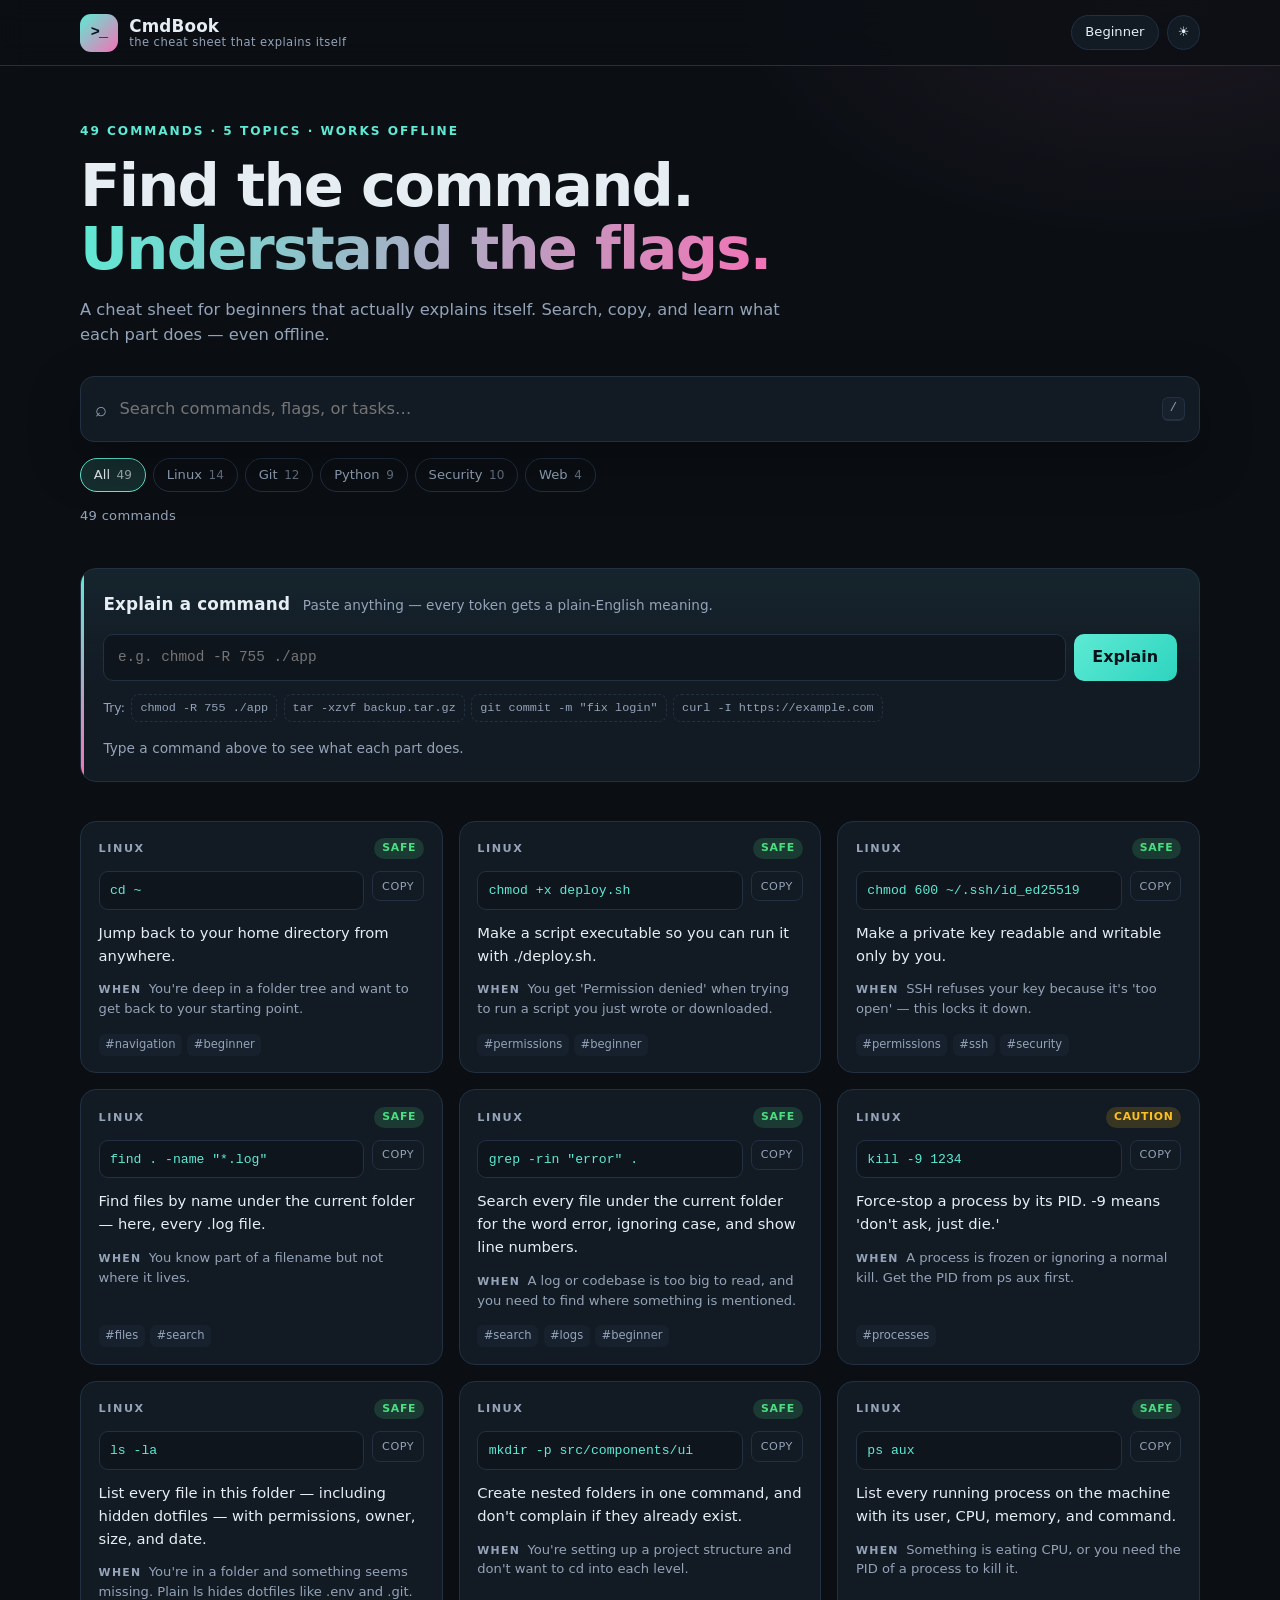
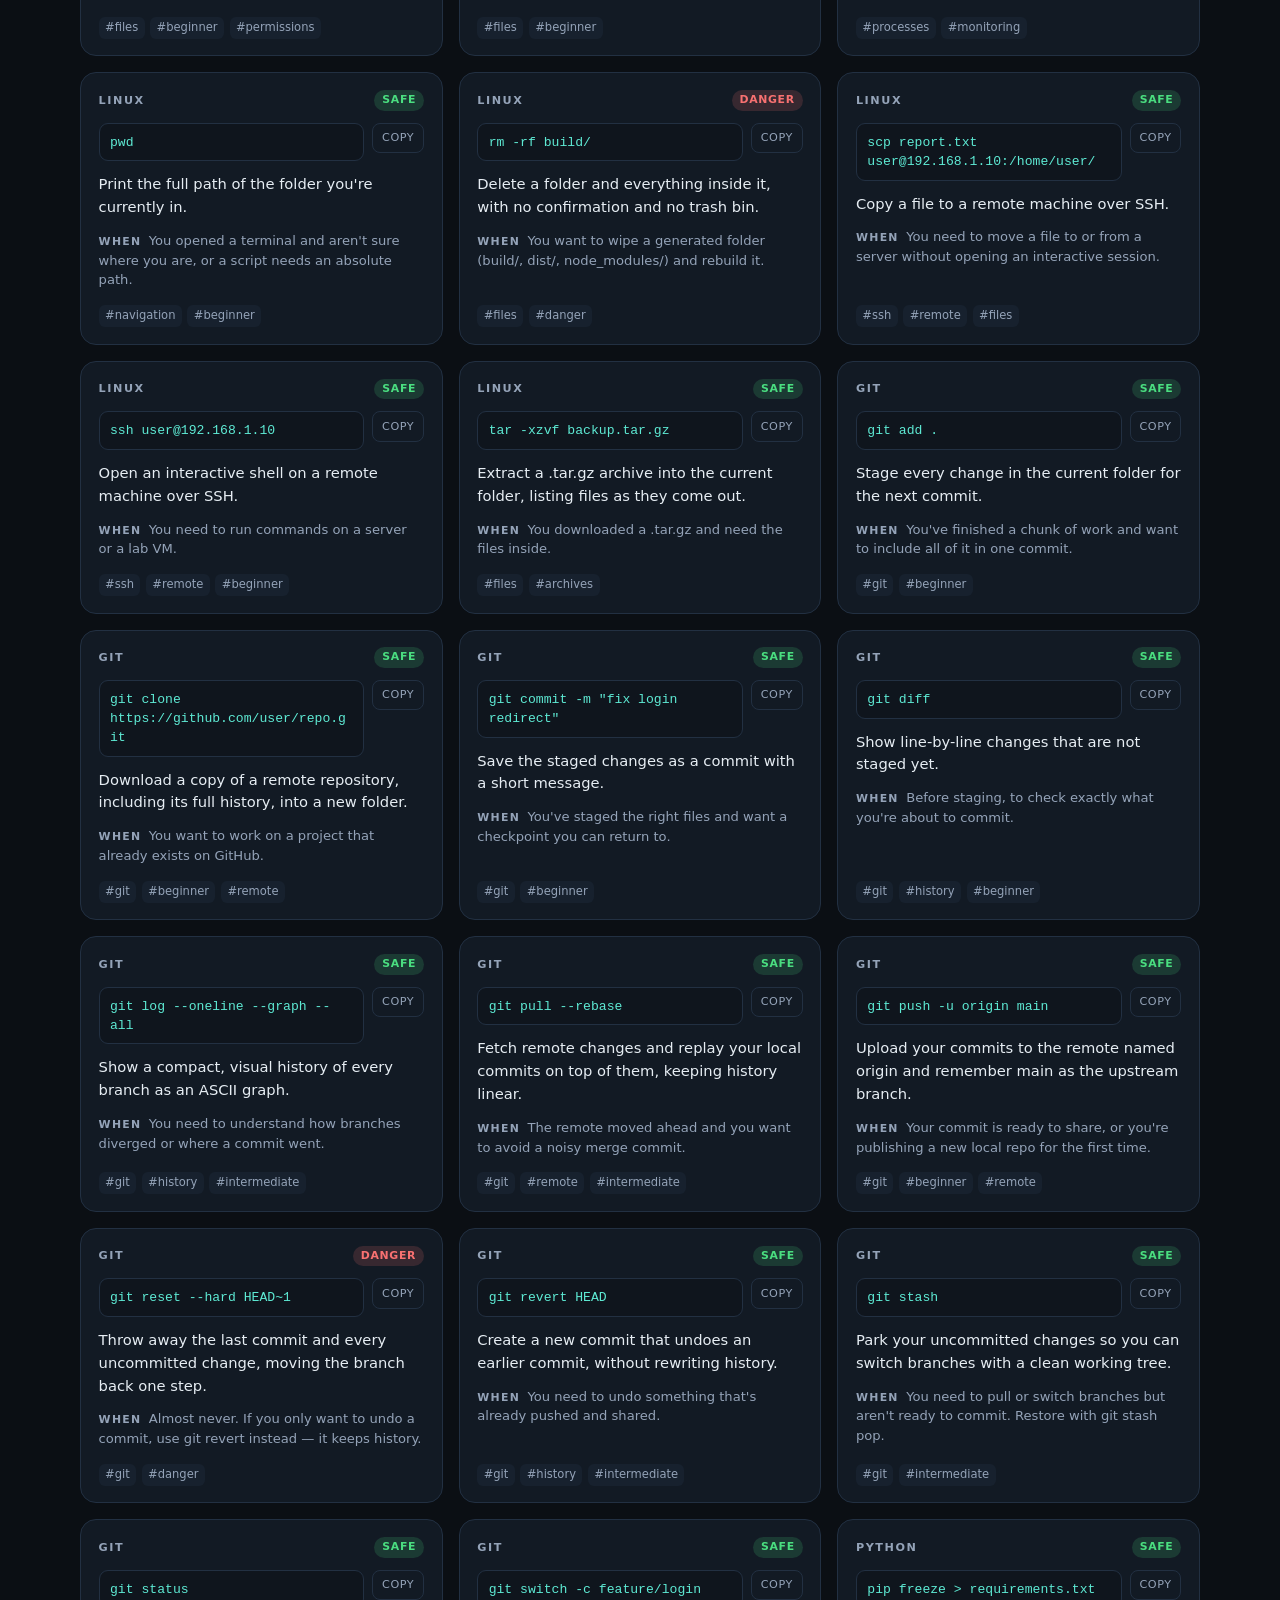
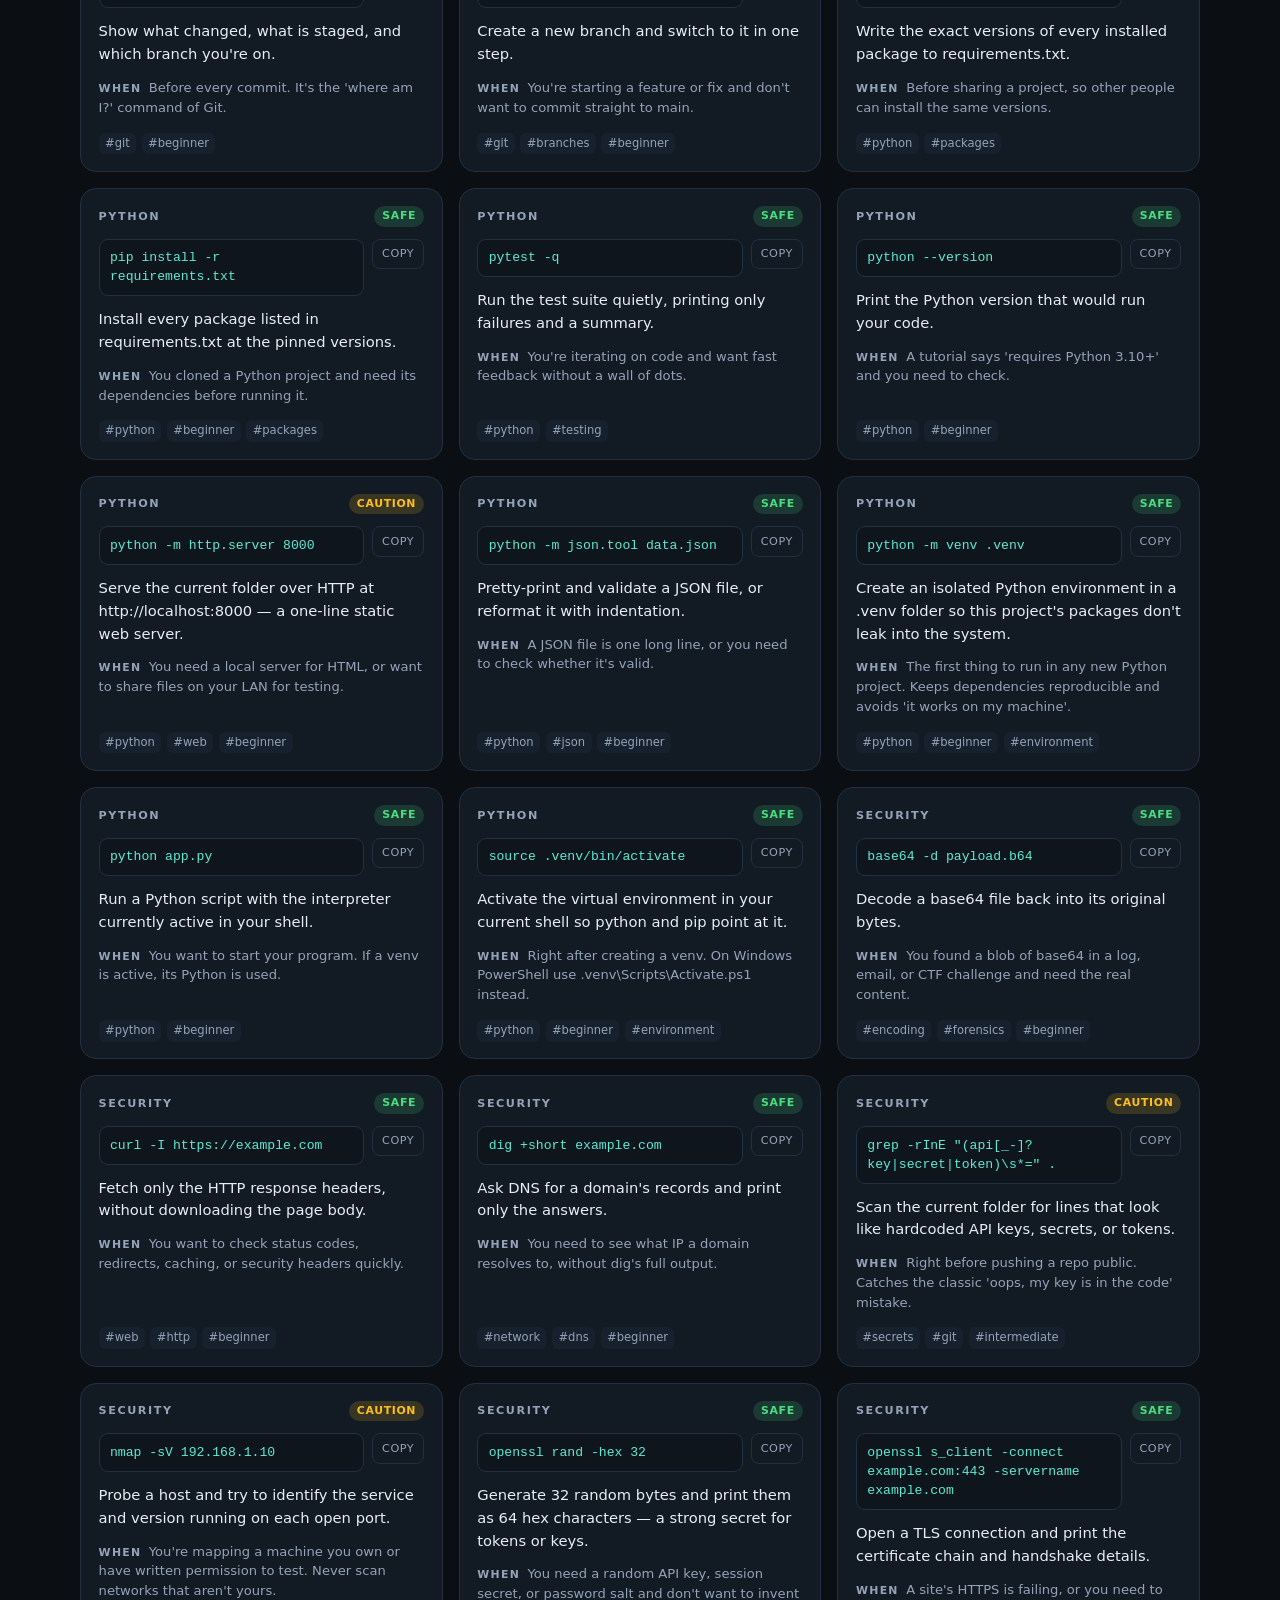
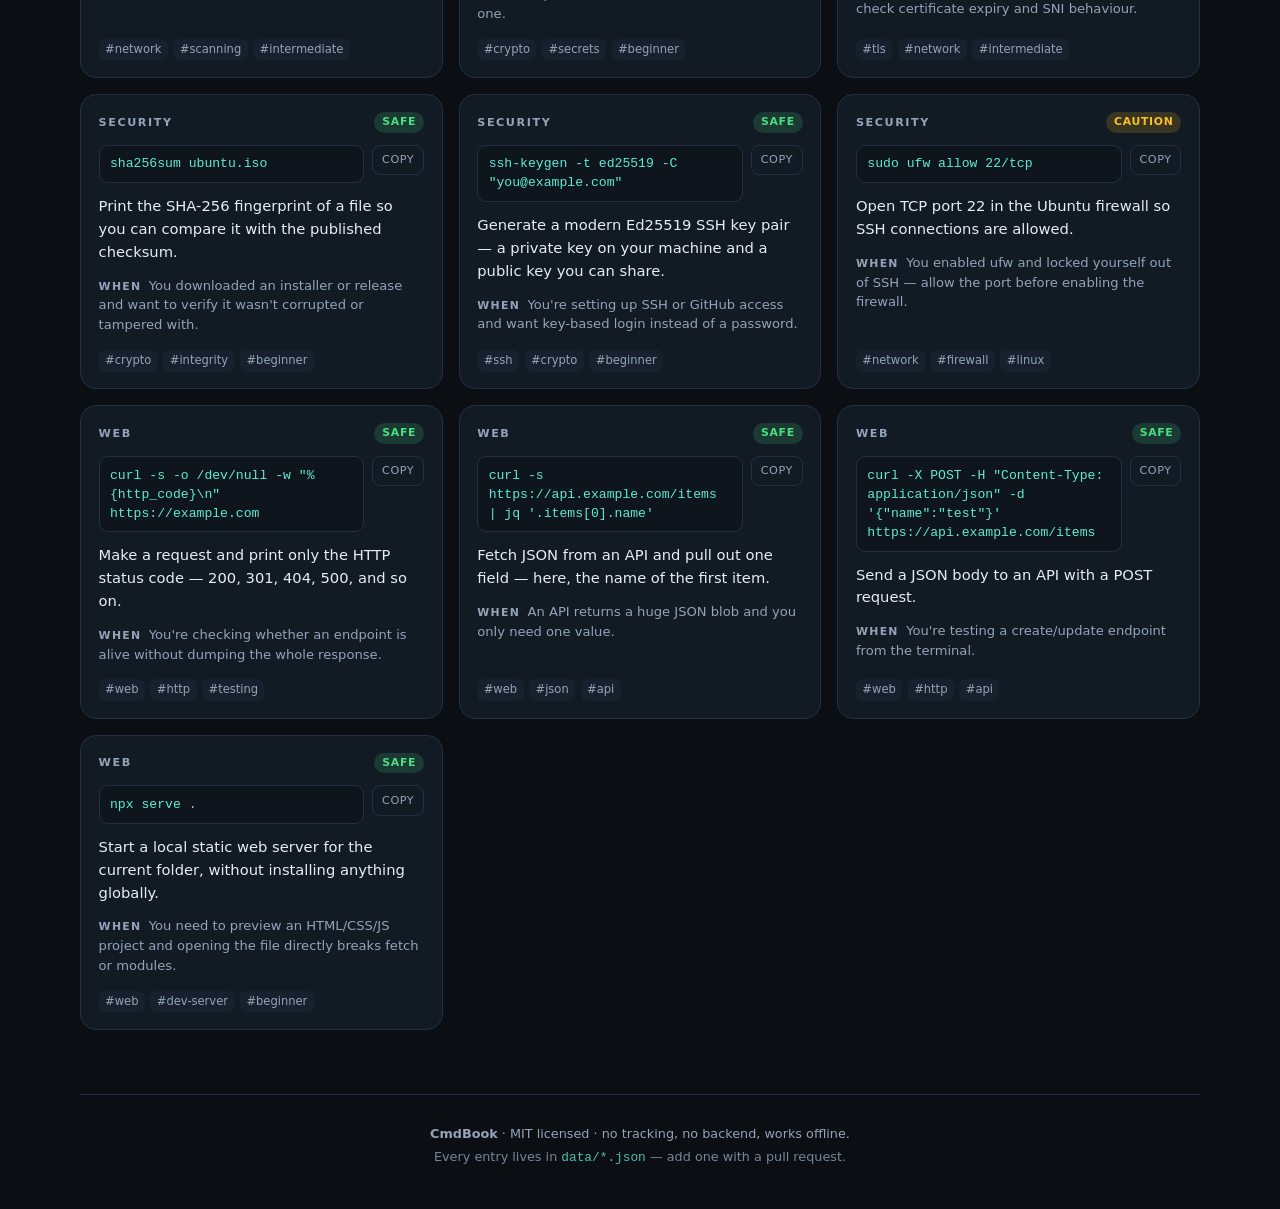
==== index.html @ 8207c34d "Build CmdBook: searchable cheat sheet with command explainer" ====
<!DOCTYPE html>
<html lang="en" data-theme="dark" data-mode="beginner">
<head>
<meta charset="utf-8">
<meta name="viewport" content="width=device-width, initial-scale=1">
<title>CmdBook — the cheat sheet that explains itself</title>
<meta name="description" content="A searchable, offline-first command cheat sheet that explains every flag in plain English. Built for beginners.">
<meta name="theme-color" content="#0b0f14">
<meta property="og:title" content="CmdBook — the cheat sheet that explains itself">
<meta property="og:description" content="Search commands, understand every flag, copy what you need. Free, offline, and built for beginners.">
<meta property="og:type" content="website">
<link rel="icon" href="icon.svg" type="image/svg+xml">
<link rel="manifest" href="manifest.webmanifest">
<link rel="stylesheet" href="styles.css">
</head>
<body>

<header class="site-header">
  <a class="brand" href="./" aria-label="CmdBook home">
    <span class="brand-mark" aria-hidden="true">&gt;_</span>
    <span class="brand-text">
      <strong>CmdBook</strong>
      <small>the cheat sheet that explains itself</small>
    </span>
  </a>
  <div class="header-actions">
    <button id="mode-toggle" class="pill" type="button" aria-pressed="false">Beginner</button>
    <button id="theme-toggle" class="icon-btn" type="button" aria-label="Switch to light theme">☀️</button>
  </div>
</header>

<div class="wrap">

  <section class="hero">
    <p class="eyebrow" id="hero-meta">Commands · topics · works offline</p>
    <h1>Find the command.<br><em>Understand the flags.</em></h1>
    <p class="lede">A cheat sheet for beginners that actually explains itself. Search, copy, and learn what each part does — even offline.</p>

    <div class="search-wrap">
      <span class="search-icon" aria-hidden="true">⌕</span>
      <input id="search" type="search" placeholder="Search commands, flags, or tasks…" autocomplete="off" spellcheck="false" aria-label="Search commands">
      <kbd>/</kbd>
    </div>

    <div id="topics" class="chips" role="group" aria-label="Filter by topic"></div>
    <p id="result-count" class="result-count" aria-live="polite"></p>
  </section>

  <section class="explain-card" aria-labelledby="explain-title">
    <div class="explain-head">
      <h2 id="explain-title">Explain a command</h2>
      <p>Paste anything — every token gets a plain-English meaning.</p>
    </div>
    <form id="explain-form" class="explain-form">
      <input id="explain-input" type="text" placeholder="e.g. chmod -R 755 ./app" autocomplete="off" spellcheck="false" aria-label="Command to explain">
      <button type="submit">Explain</button>
    </form>
    <div class="examples">
      <span>Try:</span>
      <button type="button" data-explain="chmod -R 755 ./app">chmod -R 755 ./app</button>
      <button type="button" data-explain="tar -xzvf backup.tar.gz">tar -xzvf backup.tar.gz</button>
      <button type="button" data-explain='git commit -m "fix login"'>git commit -m "fix login"</button>
      <button type="button" data-explain="curl -I https://example.com">curl -I https://example.com</button>
    </div>
    <div id="explain-output" class="explain-output" aria-live="polite">
      <p class="explain-hint">Type a command above to see what each part does.</p>
    </div>
  </section>

  <main>
    <section id="results" class="grid" aria-label="Command results"></section>
    <div id="empty" class="empty" hidden>
      <p class="empty-icon" aria-hidden="true">🔍</p>
      <h2>No commands match that.</h2>
      <p>Try a broader word, clear the search, or <button class="link" type="button" data-explain="ls -la">explain a command</button> instead.</p>
    </div>
  </main>

</div>

<footer class="site-footer">
  <p><strong>CmdBook</strong> · MIT licensed · no tracking, no backend, works offline.</p>
  <p class="muted">Every entry lives in <code>data/*.json</code> — add one with a pull request.</p>
</footer>

<noscript>
  <p style="text-align:center;padding:2rem">CmdBook needs JavaScript to search and explain commands.</p>
</noscript>

<script src="data/bundle.js"></script>
<script src="app.js"></script>
</body>
</html>
---- styles.css ----
/* CmdBook — no frameworks, no build step. */

:root {
  --bg: #0b0f14;
  --bg-soft: #0f151d;
  --panel: #121a24;
  --panel-2: #17212e;
  --text: #e6edf3;
  --muted: #94a3b8;
  --border: #223042;
  --accent: #5eead4;
  --accent-strong: #2dd4bf;
  --accent-2: #f472b6;
  --safe: #4ade80;
  --caution: #fbbf24;
  --danger: #f87171;
  --shadow: 0 18px 50px rgba(0, 0, 0, 0.35);
  --radius: 16px;
  --mono: "Cascadia Code", "JetBrains Mono", "Fira Code", Consolas, "Courier New", monospace;
  --sans: "Segoe UI", system-ui, -apple-system, "Trebuchet MS", sans-serif;
}

[data-theme="light"] {
  --bg: #f6f8fb;
  --bg-soft: #eef2f7;
  --panel: #ffffff;
  --panel-2: #f2f6fa;
  --text: #0f172a;
  --muted: #5b6b7c;
  --border: #dbe3ec;
  --accent: #0f766e;
  --accent-strong: #0d9488;
  --accent-2: #db2777;
  --safe: #15803d;
  --caution: #b45309;
  --danger: #b91c1c;
  --shadow: 0 16px 40px rgba(15, 23, 42, 0.08);
}

* { box-sizing: border-box; }

html { scroll-behavior: smooth; }

body {
  margin: 0;
  min-height: 100vh;
  background:
    radial-gradient(900px 500px at 12% -10%, rgba(94, 234, 212, 0.10), transparent 60%),
    radial-gradient(700px 400px at 90% 0%, rgba(244, 114, 182, 0.08), transparent 60%),
    var(--bg);
  color: var(--text);
  font-family: var(--sans);
  font-size: 16px;
  line-height: 1.55;
  -webkit-font-smoothing: antialiased;
}

button, input { font: inherit; color: inherit; }
button { cursor: pointer; }
code { font-family: var(--mono); }

.wrap {
  width: min(1120px, calc(100% - 2rem));
  margin: 0 auto;
  padding-bottom: 4rem;
}

/* ---------- header ---------- */

.site-header {
  position: sticky;
  top: 0;
  z-index: 20;
  display: flex;
  align-items: center;
  justify-content: space-between;
  gap: 1rem;
  padding: 0.85rem max(1rem, calc((100vw - 1120px) / 2));
  background: color-mix(in srgb, var(--bg) 82%, transparent);
  backdrop-filter: blur(14px);
  border-bottom: 1px solid var(--border);
}

.brand {
  display: flex;
  align-items: center;
  gap: 0.7rem;
  color: var(--text);
  text-decoration: none;
}

.brand-mark {
  display: grid;
  place-items: center;
  width: 38px;
  height: 38px;
  border-radius: 11px;
  background: linear-gradient(135deg, var(--accent), var(--accent-2));
  color: #06121a;
  font-family: var(--mono);
  font-weight: 700;
  font-size: 0.95rem;
  letter-spacing: -0.05em;
}

.brand-text { display: flex; flex-direction: column; line-height: 1.1; }
.brand-text strong { font-size: 1.05rem; letter-spacing: 0.01em; }
.brand-text small { color: var(--muted); font-size: 0.72rem; letter-spacing: 0.04em; }

.header-actions { display: flex; align-items: center; gap: 0.5rem; }

.pill, .icon-btn {
  border: 1px solid var(--border);
  background: var(--panel);
  border-radius: 999px;
  padding: 0.42rem 0.85rem;
  font-size: 0.82rem;
  transition: border-color 0.18s ease, background 0.18s ease, transform 0.18s ease;
}

.pill:hover, .icon-btn:hover { border-color: var(--accent); transform: translateY(-1px); }
.icon-btn { padding: 0.42rem 0.6rem; }

/* ---------- hero ---------- */

.hero { padding: 3.5rem 0 1rem; }

.eyebrow {
  margin: 0 0 0.9rem;
  color: var(--accent);
  font-size: 0.76rem;
  font-weight: 600;
  letter-spacing: 0.16em;
  text-transform: uppercase;
}

.hero h1 {
  margin: 0;
  font-size: clamp(2.1rem, 5.2vw, 3.7rem);
  line-height: 1.06;
  letter-spacing: -0.03em;
}

.hero h1 em {
  font-style: normal;
  background: linear-gradient(100deg, var(--accent), var(--accent-2));
  -webkit-background-clip: text;
  background-clip: text;
  color: transparent;
}

.lede {
  max-width: 46rem;
  margin: 1rem 0 1.8rem;
  color: var(--muted);
  font-size: 1.02rem;
}

.search-wrap {
  position: relative;
  display: flex;
  align-items: center;
  gap: 0.75rem;
  padding: 0.35rem 0.9rem;
  border: 1px solid var(--border);
  border-radius: 14px;
  background: var(--panel);
  box-shadow: var(--shadow);
  transition: border-color 0.18s ease, box-shadow 0.18s ease;
}

.search-wrap:focus-within {
  border-color: var(--accent);
  box-shadow: 0 0 0 4px color-mix(in srgb, var(--accent) 16%, transparent), var(--shadow);
}

.search-icon { color: var(--muted); font-size: 1.25rem; }

#search {
  flex: 1;
  min-width: 0;
  padding: 0.85rem 0;
  border: 0;
  outline: none;
  background: transparent;
  font-size: 1.02rem;
}

#search::-webkit-search-cancel-button { filter: grayscale(1); }

kbd {
  border: 1px solid var(--border);
  border-bottom-width: 2px;
  border-radius: 6px;
  padding: 0.1rem 0.42rem;
  background: var(--panel-2);
  color: var(--muted);
  font-family: var(--mono);
  font-size: 0.75rem;
}

.chips {
  display: flex;
  flex-wrap: wrap;
  gap: 0.45rem;
  margin-top: 1rem;
}

.chip {
  border: 1px solid var(--border);
  border-radius: 999px;
  padding: 0.36rem 0.8rem;
  background: transparent;
  color: var(--muted);
  font-size: 0.82rem;
  transition: all 0.16s ease;
}

.chip span { opacity: 0.6; font-size: 0.75rem; margin-left: 0.15rem; }
.chip:hover { border-color: var(--accent); color: var(--text); }
.chip.active { border-color: var(--accent); background: color-mix(in srgb, var(--accent) 14%, transparent); color: var(--text); }

.result-count {
  margin: 0.9rem 0 0;
  color: var(--muted);
  font-size: 0.82rem;
  letter-spacing: 0.02em;
}

/* ---------- explain card ---------- */

.explain-card {
  position: relative;
  margin: 1.6rem 0 2.4rem;
  padding: 1.4rem;
  border: 1px solid var(--border);
  border-radius: var(--radius);
  background:
    linear-gradient(180deg, color-mix(in srgb, var(--accent) 5%, transparent), transparent 55%),
    var(--panel);
  overflow: hidden;
}

.explain-card::before {
  content: "";
  position: absolute;
  inset: 0 auto 0 0;
  width: 3px;
  background: linear-gradient(var(--accent), var(--accent-2));
}

.explain-head { display: flex; align-items: baseline; gap: 0.8rem; flex-wrap: wrap; }
.explain-head h2 { margin: 0; font-size: 1.05rem; letter-spacing: 0.01em; }
.explain-head p { margin: 0; color: var(--muted); font-size: 0.85rem; }

.explain-form {
  display: flex;
  gap: 0.5rem;
  margin-top: 1rem;
}

#explain-input {
  flex: 1;
  min-width: 0;
  padding: 0.72rem 0.85rem;
  border: 1px solid var(--border);
  border-radius: 10px;
  background: var(--bg-soft);
  font-family: var(--mono);
  font-size: 0.9rem;
  outline: none;
  transition: border-color 0.18s ease;
}

#explain-input:focus { border-color: var(--accent); }

.explain-form button {
  padding: 0.72rem 1.15rem;
  border: 0;
  border-radius: 10px;
  background: linear-gradient(135deg, var(--accent), var(--accent-strong));
  color: #06121a;
  font-weight: 700;
  transition: filter 0.18s ease, transform 0.18s ease;
}

.explain-form button:hover { filter: brightness(1.08); transform: translateY(-1px); }

.examples {
  display: flex;
  align-items: center;
  flex-wrap: wrap;
  gap: 0.4rem;
  margin-top: 0.8rem;
  color: var(--muted);
  font-size: 0.78rem;
}

.examples button {
  border: 1px dashed var(--border);
  border-radius: 8px;
  padding: 0.22rem 0.5rem;
  background: transparent;
  color: var(--muted);
  font-family: var(--mono);
  font-size: 0.74rem;
}

.examples button:hover { border-color: var(--accent); color: var(--text); }

.explain-output { margin-top: 1rem; }
.explain-hint { margin: 0; color: var(--muted); font-size: 0.86rem; }

.explain-result { display: grid; gap: 0.8rem; }

.explain-raw {
  display: block;
  padding: 0.7rem 0.85rem;
  border: 1px solid var(--border);
  border-radius: 10px;
  background: var(--bg-soft);
  font-size: 0.88rem;
  overflow-x: auto;
  white-space: pre;
}

.explain-list {
  display: grid;
  gap: 0.35rem;
  margin: 0;
  padding: 0;
  list-style: none;
}

.explain-list li {
  display: grid;
  grid-template-columns: minmax(5.5rem, max-content) 1fr;
  gap: 0.9rem;
  align-items: baseline;
  padding: 0.42rem 0.6rem;
  border-radius: 8px;
  background: var(--bg-soft);
  font-size: 0.86rem;
}

.explain-list code { color: var(--accent); font-size: 0.84rem; }
.explain-list .kind-arg code { color: var(--muted); }
.explain-list .kind-unknown code { color: var(--caution); }
.explain-list .kind-mode code { color: var(--accent-2); }
.explain-list .kind-pipe code { color: var(--accent-2); }
.explain-list span { color: var(--muted); }

.danger-note {
  margin: 0;
  padding: 0.6rem 0.8rem;
  border: 1px solid color-mix(in srgb, var(--danger) 45%, transparent);
  border-radius: 10px;
  background: color-mix(in srgb, var(--danger) 10%, transparent);
  color: var(--danger);
  font-size: 0.84rem;
}

/* ---------- results ---------- */

.grid {
  display: grid;
  grid-template-columns: repeat(auto-fill, minmax(min(100%, 330px), 1fr));
  gap: 1rem;
}

.card {
  display: flex;
  flex-direction: column;
  gap: 0.75rem;
  padding: 1.05rem 1.1rem;
  border: 1px solid var(--border);
  border-radius: var(--radius);
  background: var(--panel);
  transition: border-color 0.18s ease, transform 0.18s ease, box-shadow 0.18s ease;
}

.card:hover {
  border-color: color-mix(in srgb, var(--accent) 45%, var(--border));
  transform: translateY(-2px);
  box-shadow: var(--shadow);
}

.card.flash {
  animation: flash 1.6s ease;
}

@keyframes flash {
  0%, 100% { box-shadow: 0 0 0 0 transparent; }
  25% { box-shadow: 0 0 0 4px color-mix(in srgb, var(--accent) 35%, transparent); }
}

.card-head {
  display: flex;
  align-items: center;
  justify-content: space-between;
  gap: 0.5rem;
}

.topic {
  color: var(--muted);
  font-size: 0.7rem;
  font-weight: 700;
  letter-spacing: 0.14em;
  text-transform: uppercase;
}

.badge {
  border-radius: 999px;
  padding: 0.12rem 0.5rem;
  font-size: 0.68rem;
  font-weight: 700;
  letter-spacing: 0.06em;
  text-transform: uppercase;
}

.safety-safe { background: color-mix(in srgb, var(--safe) 16%, transparent); color: var(--safe); }
.safety-caution { background: color-mix(in srgb, var(--caution) 16%, transparent); color: var(--caution); }
.safety-danger { background: color-mix(in srgb, var(--danger) 16%, transparent); color: var(--danger); }

.cmd-row {
  display: flex;
  align-items: flex-start;
  gap: 0.5rem;
}

.cmd {
  flex: 1;
  min-width: 0;
  padding: 0.55rem 0.65rem;
  border: 1px solid var(--border);
  border-radius: 9px;
  background: var(--bg-soft);
  color: var(--accent);
  font-size: 0.82rem;
  line-height: 1.45;
  overflow-wrap: anywhere;
  white-space: pre-wrap;
}

.copy {
  flex: none;
  border: 1px solid var(--border);
  border-radius: 8px;
  padding: 0.34rem 0.55rem;
  background: transparent;
  color: var(--muted);
  font-size: 0.7rem;
  letter-spacing: 0.05em;
  text-transform: uppercase;
  transition: all 0.16s ease;
}

.copy:hover { border-color: var(--accent); color: var(--accent); }
.copy.copied { border-color: var(--safe); color: var(--safe); }

.plain { margin: 0; font-size: 0.92rem; }

.when {
  margin: 0;
  color: var(--muted);
  font-size: 0.82rem;
  line-height: 1.5;
}

.label {
  display: inline-block;
  margin-right: 0.2rem;
  color: var(--muted);
  font-size: 0.68rem;
  font-weight: 700;
  letter-spacing: 0.12em;
  text-transform: uppercase;
}

.flags { display: grid; gap: 0.35rem; }

.flags dl { display: grid; gap: 0.28rem; margin: 0; }

.flags dl > div {
  display: grid;
  grid-template-columns: minmax(3.2rem, max-content) 1fr;
  gap: 0.7rem;
  align-items: baseline;
  font-size: 0.8rem;
}

.flags dt { margin: 0; }
.flags dt code { color: var(--accent-2); font-size: 0.78rem; }
.flags dd { margin: 0; color: var(--muted); }

.related { display: flex; flex-wrap: wrap; align-items: center; gap: 0.35rem; }

.link {
  border: 0;
  padding: 0;
  background: transparent;
  color: var(--accent);
  font-size: 0.78rem;
  text-decoration: underline;
  text-underline-offset: 3px;
  text-decoration-color: color-mix(in srgb, var(--accent) 40%, transparent);
}

.link:hover { text-decoration-color: var(--accent); }

.related .link { margin-right: 0.35rem; }

.card-foot {
  display: flex;
  flex-wrap: wrap;
  gap: 0.35rem;
  margin-top: auto;
  padding-top: 0.2rem;
}

.tag {
  border: 0;
  border-radius: 6px;
  padding: 0.12rem 0.4rem;
  background: var(--panel-2);
  color: var(--muted);
  font-size: 0.72rem;
  transition: color 0.16s ease, background 0.16s ease;
}

.tag:hover { color: var(--accent); background: color-mix(in srgb, var(--accent) 12%, var(--panel-2)); }

/* beginner mode hides the deep details */

[data-mode="beginner"] .pro-only { display: none; }

/* ---------- empty + footer ---------- */

.empty {
  padding: 3.5rem 1rem;
  text-align: center;
  color: var(--muted);
}

.empty-icon { margin: 0; font-size: 2rem; }
.empty h2 { margin: 0.4rem 0; color: var(--text); font-size: 1.15rem; }
.empty p { margin: 0; font-size: 0.9rem; }

.site-footer {
  width: min(1120px, calc(100% - 2rem));
  margin: 0 auto;
  padding: 1.6rem 0 2.4rem;
  border-top: 1px solid var(--border);
  color: var(--muted);
  font-size: 0.8rem;
  text-align: center;
}

.site-footer p { margin: 0.2rem 0; }
.site-footer .muted { opacity: 0.8; }
.site-footer code { color: var(--accent); }

/* ---------- responsive + motion ---------- */

@media (max-width: 640px) {
  .hero { padding-top: 2.4rem; }
  .brand-text small { display: none; }
  .explain-head { display: block; }
  .explain-head p { margin-top: 0.2rem; }
  .explain-form { flex-direction: column; }
  .explain-list li { grid-template-columns: 1fr; gap: 0.1rem; }
  .site-header { padding: 0.7rem 1rem; }
}

@media (prefers-reduced-motion: reduce) {
  * { scroll-behavior: auto !important; animation-duration: 0.001ms !important; transition-duration: 0.001ms !important; }
}
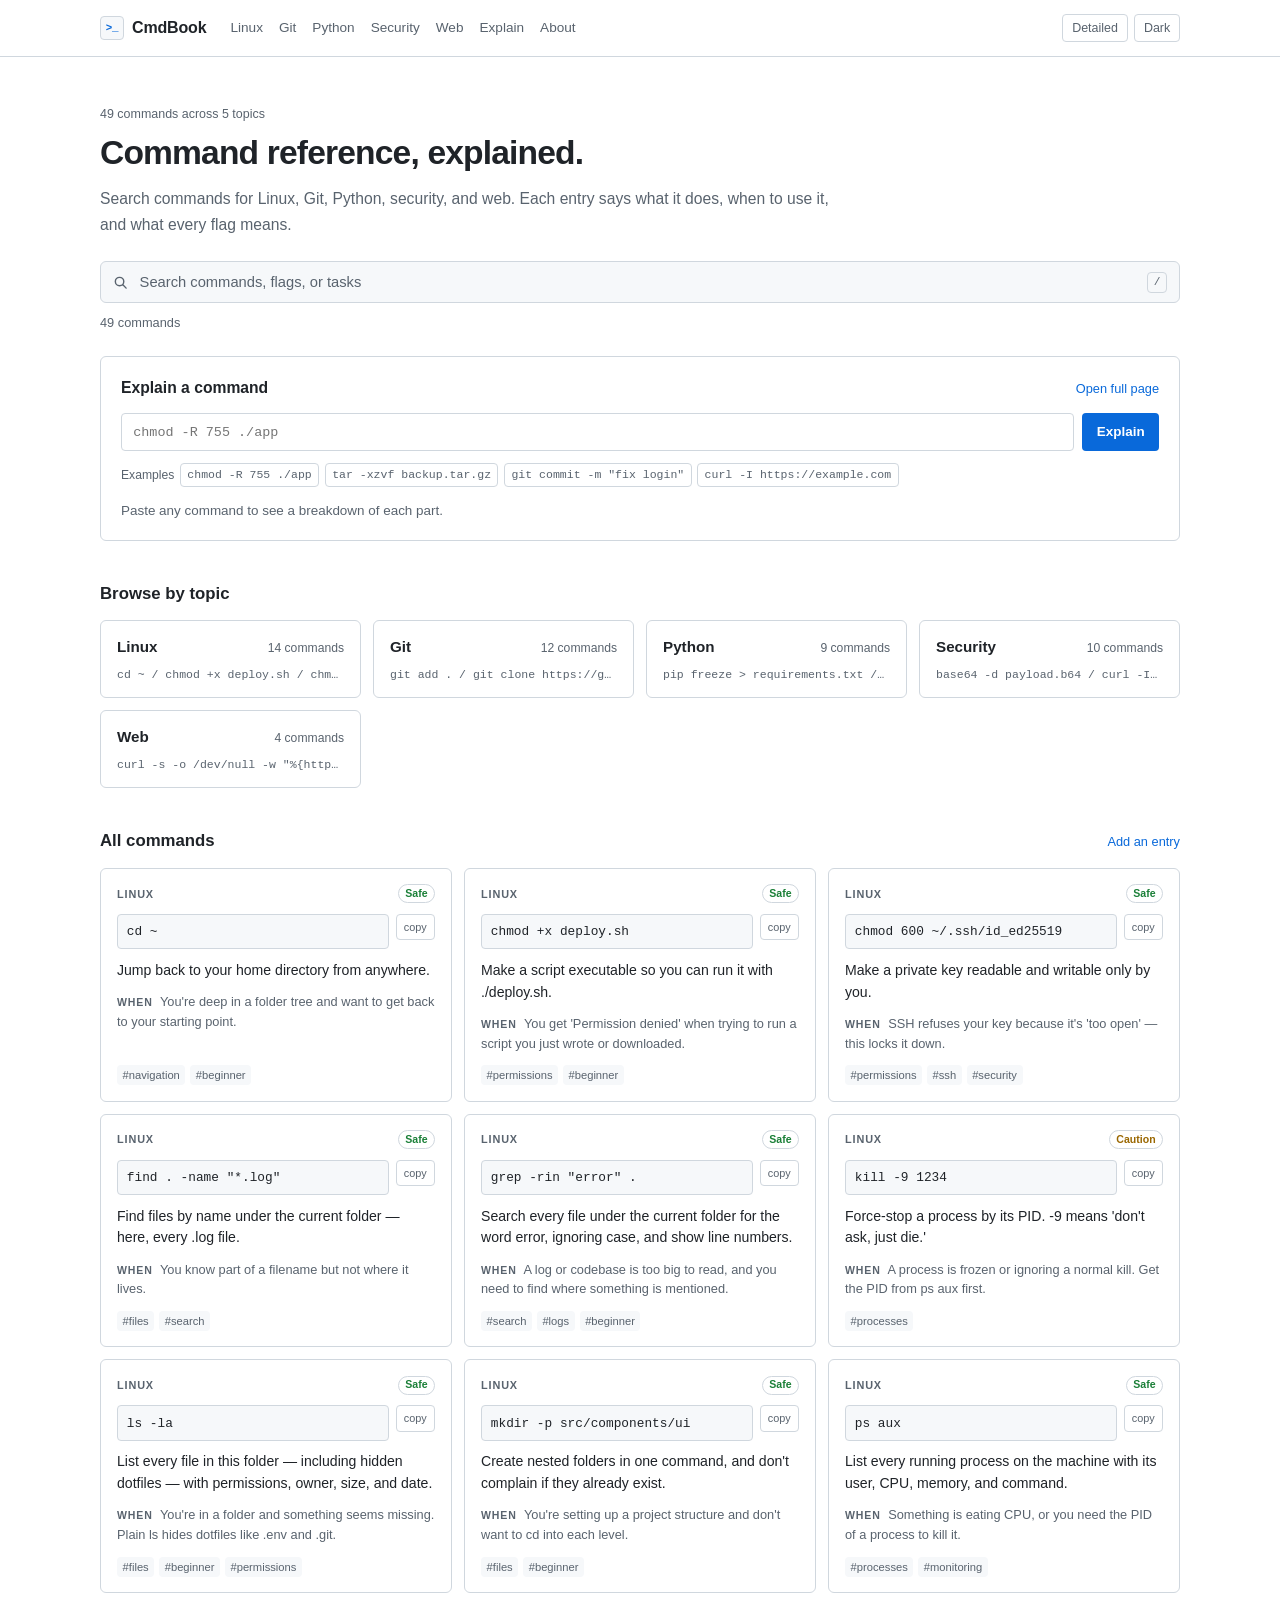
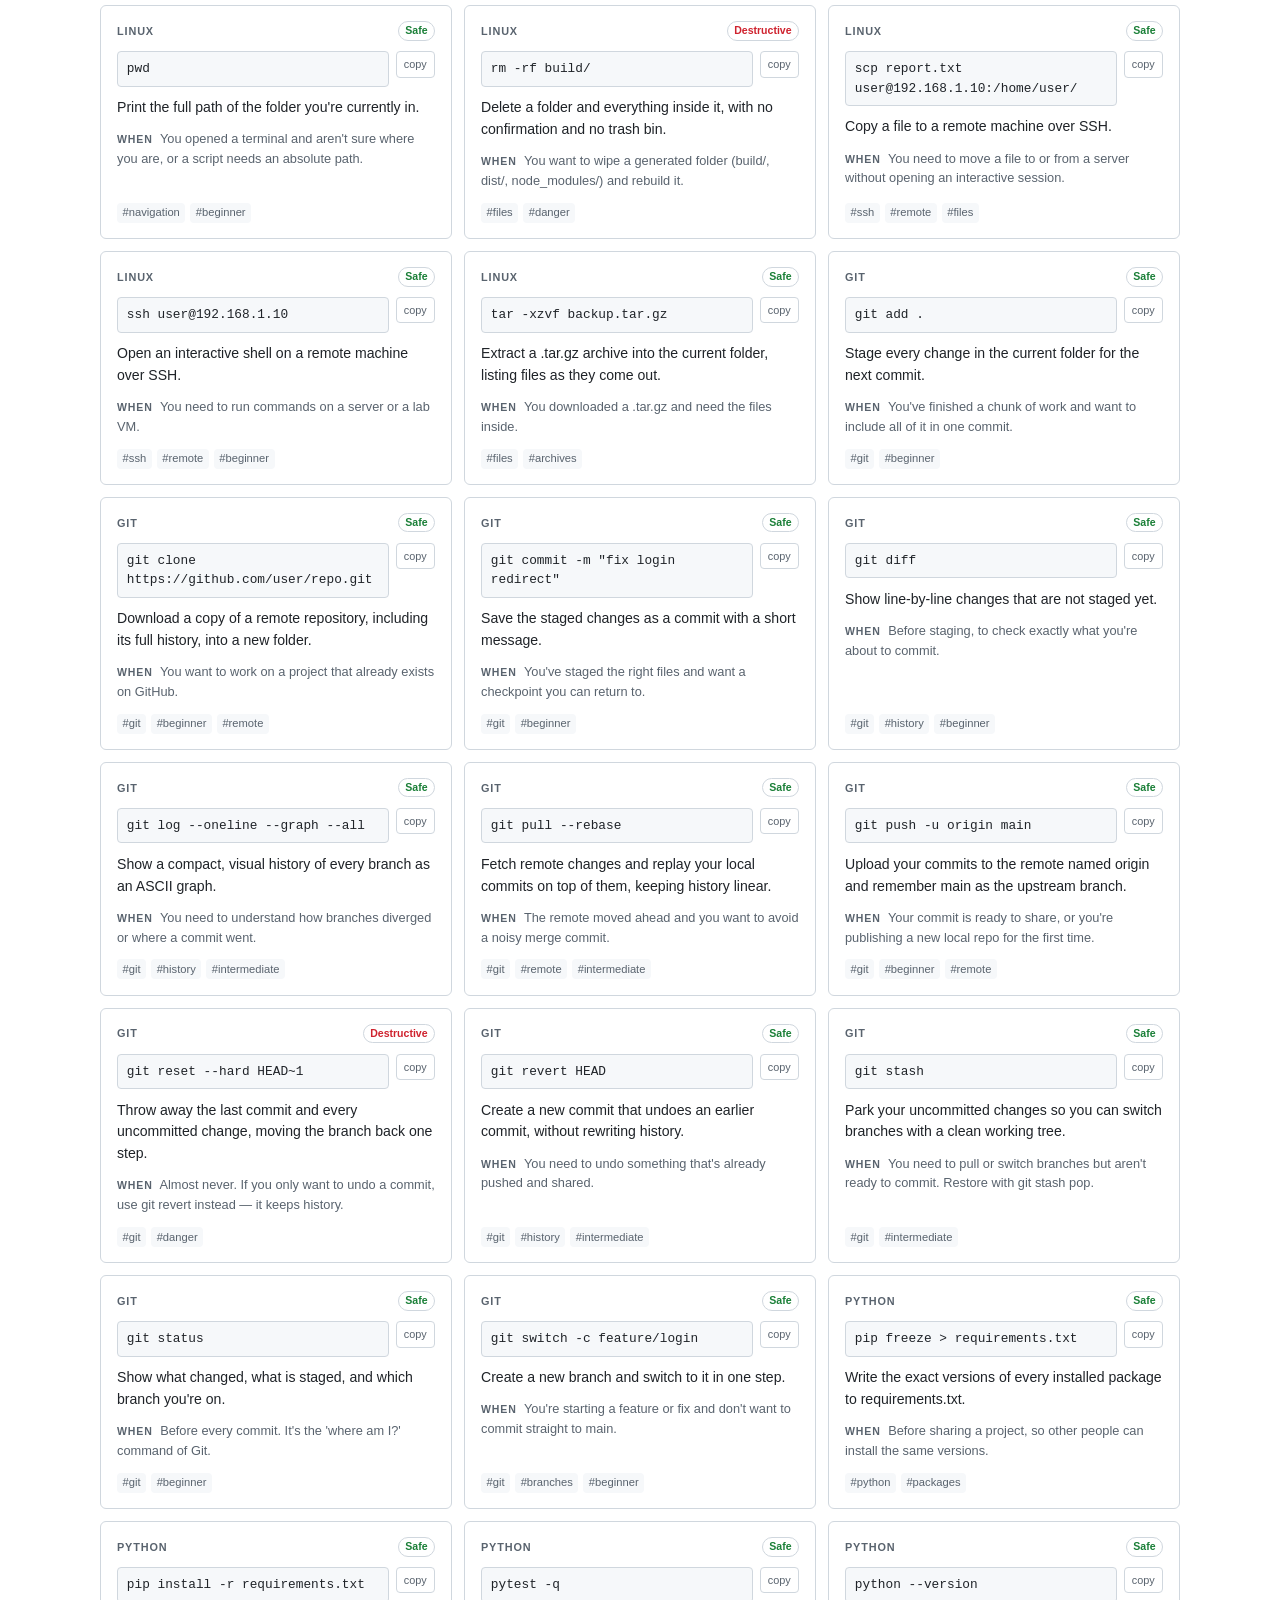
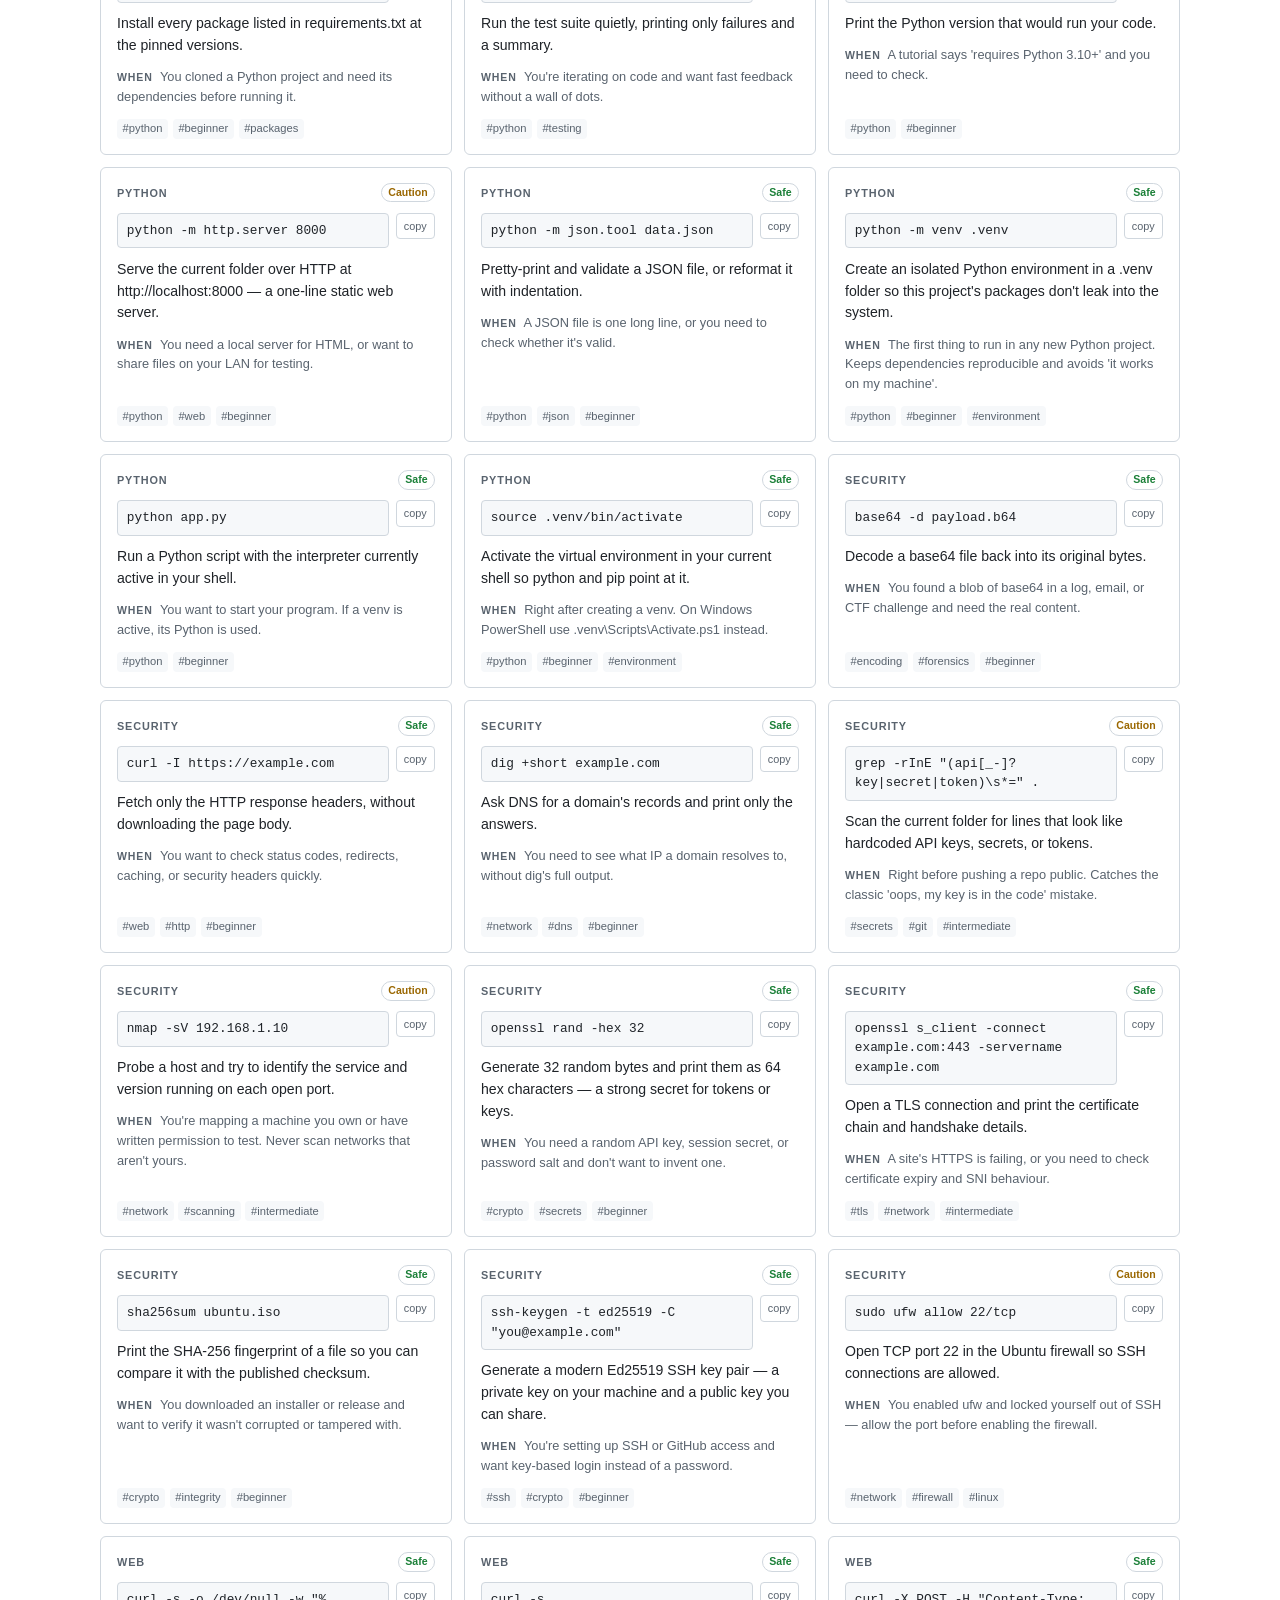
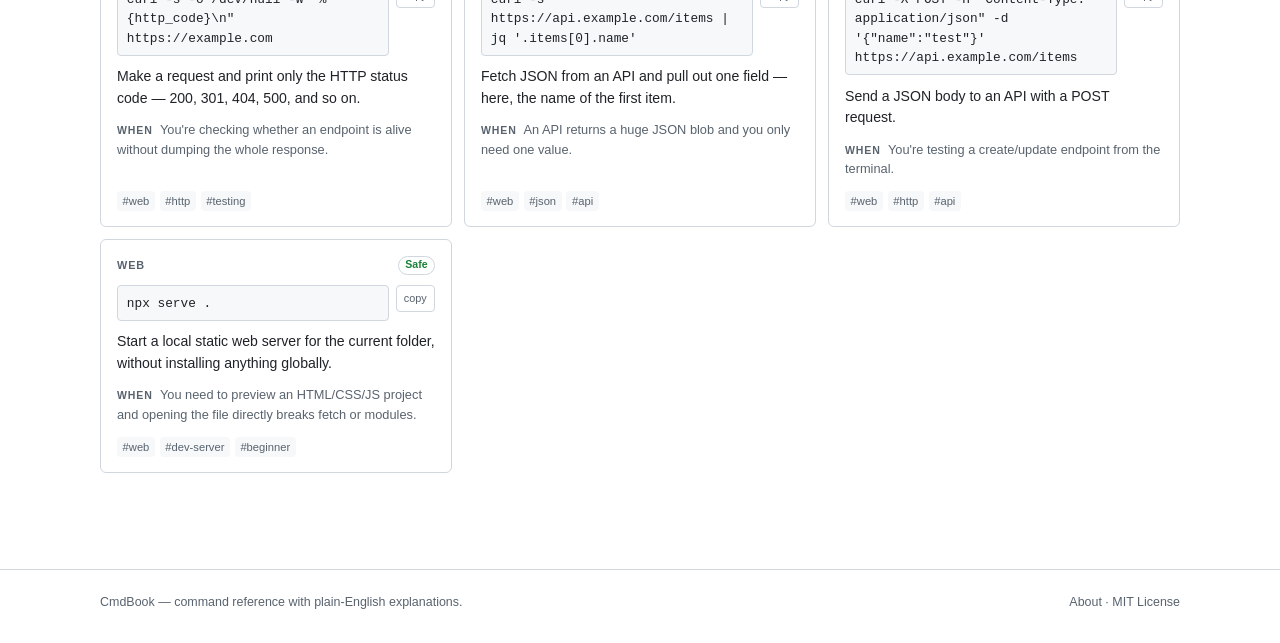
==== commit e55ac1d8: "Split CmdBook into topic pages and simplify the visual design" ====
--- a/index.html
+++ b/index.html
@@ -1,91 +1,105 @@
 <!DOCTYPE html>
-<html lang="en" data-theme="dark" data-mode="beginner">
+<html lang="en">
 <head>
 <meta charset="utf-8">
 <meta name="viewport" content="width=device-width, initial-scale=1">
-<title>CmdBook — the cheat sheet that explains itself</title>
-<meta name="description" content="A searchable, offline-first command cheat sheet that explains every flag in plain English. Built for beginners.">
-<meta name="theme-color" content="#0b0f14">
-<meta property="og:title" content="CmdBook — the cheat sheet that explains itself">
-<meta property="og:description" content="Search commands, understand every flag, copy what you need. Free, offline, and built for beginners.">
-<meta property="og:type" content="website">
+<title>CmdBook — command reference with plain-English explanations</title>
+<meta name="description" content="Search commands for Linux, Git, Python, security, and web. Each entry explains what it does, when to use it, and what every flag means.">
+<meta name="theme-color" content="#0d1117">
 <link rel="icon" href="icon.svg" type="image/svg+xml">
 <link rel="manifest" href="manifest.webmanifest">
 <link rel="stylesheet" href="styles.css">
 </head>
-<body>
+<body data-page="home">
 
 <header class="site-header">
-  <a class="brand" href="./" aria-label="CmdBook home">
-    <span class="brand-mark" aria-hidden="true">&gt;_</span>
-    <span class="brand-text">
-      <strong>CmdBook</strong>
-      <small>the cheat sheet that explains itself</small>
-    </span>
-  </a>
-  <div class="header-actions">
-    <button id="mode-toggle" class="pill" type="button" aria-pressed="false">Beginner</button>
-    <button id="theme-toggle" class="icon-btn" type="button" aria-label="Switch to light theme">☀️</button>
+  <div class="header-inner">
+    <a class="brand" href="index.html">
+      <span class="brand-mark" aria-hidden="true">&gt;_</span>
+      <span class="brand-name">CmdBook</span>
+    </a>
+    <nav class="nav" aria-label="Sections">
+      <a href="linux.html">Linux</a>
+      <a href="git.html">Git</a>
+      <a href="python.html">Python</a>
+      <a href="security.html">Security</a>
+      <a href="web.html">Web</a>
+      <a href="explain.html">Explain</a>
+      <a href="about.html">About</a>
+    </nav>
+    <div class="header-actions">
+      <button id="mode-toggle" class="text-btn" type="button" aria-pressed="false">Detailed</button>
+      <button id="theme-toggle" class="text-btn" type="button">Light</button>
+    </div>
   </div>
 </header>
 
-<div class="wrap">
+<main class="wrap">
 
   <section class="hero">
-    <p class="eyebrow" id="hero-meta">Commands · topics · works offline</p>
-    <h1>Find the command.<br><em>Understand the flags.</em></h1>
-    <p class="lede">A cheat sheet for beginners that actually explains itself. Search, copy, and learn what each part does — even offline.</p>
+    <p class="hero-meta" id="hero-meta"></p>
+    <h1>Command reference, explained.</h1>
+    <p class="lede">Search commands for Linux, Git, Python, security, and web. Each entry says what it does, when to use it, and what every flag means.</p>
 
     <div class="search-wrap">
-      <span class="search-icon" aria-hidden="true">⌕</span>
-      <input id="search" type="search" placeholder="Search commands, flags, or tasks…" autocomplete="off" spellcheck="false" aria-label="Search commands">
+      <svg viewBox="0 0 16 16" fill="none" aria-hidden="true">
+        <circle cx="7" cy="7" r="4.5" stroke="currentColor" stroke-width="1.5"/>
+        <path d="M10.5 10.5L14 14" stroke="currentColor" stroke-width="1.5" stroke-linecap="round"/>
+      </svg>
+      <input id="search" type="search" placeholder="Search commands, flags, or tasks" autocomplete="off" spellcheck="false" aria-label="Search commands">
       <kbd>/</kbd>
     </div>
-
-    <div id="topics" class="chips" role="group" aria-label="Filter by topic"></div>
     <p id="result-count" class="result-count" aria-live="polite"></p>
   </section>
 
-  <section class="explain-card" aria-labelledby="explain-title">
-    <div class="explain-head">
+  <section class="panel explain-panel" aria-labelledby="explain-title">
+    <div class="panel-head">
       <h2 id="explain-title">Explain a command</h2>
-      <p>Paste anything — every token gets a plain-English meaning.</p>
+      <a href="explain.html">Open full page</a>
     </div>
     <form id="explain-form" class="explain-form">
-      <input id="explain-input" type="text" placeholder="e.g. chmod -R 755 ./app" autocomplete="off" spellcheck="false" aria-label="Command to explain">
+      <input id="explain-input" type="text" placeholder="chmod -R 755 ./app" autocomplete="off" spellcheck="false" aria-label="Command to explain">
       <button type="submit">Explain</button>
     </form>
     <div class="examples">
-      <span>Try:</span>
+      <span>Examples</span>
       <button type="button" data-explain="chmod -R 755 ./app">chmod -R 755 ./app</button>
       <button type="button" data-explain="tar -xzvf backup.tar.gz">tar -xzvf backup.tar.gz</button>
       <button type="button" data-explain='git commit -m "fix login"'>git commit -m "fix login"</button>
       <button type="button" data-explain="curl -I https://example.com">curl -I https://example.com</button>
     </div>
     <div id="explain-output" class="explain-output" aria-live="polite">
-      <p class="explain-hint">Type a command above to see what each part does.</p>
+      <p class="hint">Paste any command to see a breakdown of each part.</p>
     </div>
   </section>
 
-  <main>
-    <section id="results" class="grid" aria-label="Command results"></section>
+  <section class="section" aria-labelledby="topics-title">
+    <div class="section-head">
+      <h2 id="topics-title">Browse by topic</h2>
+    </div>
+    <div id="topic-cards" class="topic-grid"></div>
+  </section>
+
+  <section class="section" aria-labelledby="all-title">
+    <div class="section-head">
+      <h2 id="all-title">All commands</h2>
+      <a href="about.html#contributing">Add an entry</a>
+    </div>
+    <section id="results" class="grid" aria-label="All commands"></section>
     <div id="empty" class="empty" hidden>
-      <p class="empty-icon" aria-hidden="true">🔍</p>
       <h2>No commands match that.</h2>
-      <p>Try a broader word, clear the search, or <button class="link" type="button" data-explain="ls -la">explain a command</button> instead.</p>
+      <p>Try a different word, or <button class="link-btn" type="button" data-clear>clear the search</button>.</p>
     </div>
-  </main>
+  </section>
 
-</div>
+</main>
 
 <footer class="site-footer">
-  <p><strong>CmdBook</strong> · MIT licensed · no tracking, no backend, works offline.</p>
-  <p class="muted">Every entry lives in <code>data/*.json</code> — add one with a pull request.</p>
+  <div class="footer-inner">
+    <p>CmdBook — command reference with plain-English explanations.</p>
+    <p><a href="about.html">About</a> · <a href="LICENSE">MIT License</a></p>
+  </div>
 </footer>
-
-<noscript>
-  <p style="text-align:center;padding:2rem">CmdBook needs JavaScript to search and explain commands.</p>
-</noscript>
 
 <script src="data/bundle.js"></script>
 <script src="app.js"></script>
--- a/styles.css
+++ b/styles.css
@@ -1,332 +1,400 @@
-/* CmdBook — no frameworks, no build step. */
+/* CmdBook */
 
 :root {
-  --bg: #0b0f14;
-  --bg-soft: #0f151d;
-  --panel: #121a24;
-  --panel-2: #17212e;
+  --bg: #0d1117;
+  --bg-subtle: #161b22;
+  --panel: #161b22;
+  --panel-2: #21262d;
   --text: #e6edf3;
-  --muted: #94a3b8;
-  --border: #223042;
-  --accent: #5eead4;
-  --accent-strong: #2dd4bf;
-  --accent-2: #f472b6;
-  --safe: #4ade80;
-  --caution: #fbbf24;
-  --danger: #f87171;
-  --shadow: 0 18px 50px rgba(0, 0, 0, 0.35);
-  --radius: 16px;
-  --mono: "Cascadia Code", "JetBrains Mono", "Fira Code", Consolas, "Courier New", monospace;
-  --sans: "Segoe UI", system-ui, -apple-system, "Trebuchet MS", sans-serif;
+  --muted: #8b949e;
+  --border: #30363d;
+  --accent: #58a6ff;
+  --safe: #3fb950;
+  --caution: #d29922;
+  --danger: #f85149;
+  --mono: ui-monospace, SFMono-Regular, "SF Mono", Menlo, Consolas, "Liberation Mono", monospace;
+  --sans: -apple-system, BlinkMacSystemFont, "Segoe UI", "Noto Sans", Helvetica, Arial, sans-serif;
+  --radius: 6px;
 }
 
 [data-theme="light"] {
-  --bg: #f6f8fb;
-  --bg-soft: #eef2f7;
+  --bg: #ffffff;
+  --bg-subtle: #f6f8fa;
   --panel: #ffffff;
-  --panel-2: #f2f6fa;
-  --text: #0f172a;
-  --muted: #5b6b7c;
-  --border: #dbe3ec;
-  --accent: #0f766e;
-  --accent-strong: #0d9488;
-  --accent-2: #db2777;
-  --safe: #15803d;
-  --caution: #b45309;
-  --danger: #b91c1c;
-  --shadow: 0 16px 40px rgba(15, 23, 42, 0.08);
-}
-
-* { box-sizing: border-box; }
-
-html { scroll-behavior: smooth; }
+  --panel-2: #f6f8fa;
+  --text: #1f2328;
+  --muted: #59636e;
+  --border: #d0d7de;
+  --accent: #0969da;
+  --safe: #1a7f37;
+  --caution: #9a6700;
+  --danger: #cf222e;
+}
+
+* {
+  box-sizing: border-box;
+}
+
+html {
+  scroll-behavior: smooth;
+}
 
 body {
   margin: 0;
   min-height: 100vh;
-  background:
-    radial-gradient(900px 500px at 12% -10%, rgba(94, 234, 212, 0.10), transparent 60%),
-    radial-gradient(700px 400px at 90% 0%, rgba(244, 114, 182, 0.08), transparent 60%),
-    var(--bg);
+  background: var(--bg);
   color: var(--text);
   font-family: var(--sans);
   font-size: 16px;
-  line-height: 1.55;
+  line-height: 1.5;
   -webkit-font-smoothing: antialiased;
 }
 
-button, input { font: inherit; color: inherit; }
-button { cursor: pointer; }
-code { font-family: var(--mono); }
+button,
+input {
+  font: inherit;
+  color: inherit;
+}
+
+button {
+  cursor: pointer;
+}
+
+code,
+kbd,
+pre {
+  font-family: var(--mono);
+}
+
+a {
+  color: var(--accent);
+  text-decoration: none;
+}
+
+a:hover {
+  text-decoration: underline;
+}
+
+:focus-visible {
+  outline: 2px solid var(--accent);
+  outline-offset: 2px;
+}
 
 .wrap {
-  width: min(1120px, calc(100% - 2rem));
+  width: min(1080px, calc(100% - 2.5rem));
   margin: 0 auto;
-  padding-bottom: 4rem;
-}
-
-/* ---------- header ---------- */
+  padding-bottom: 3rem;
+}
+
+.wrap-narrow {
+  width: min(760px, calc(100% - 2.5rem));
+}
+
+/* header */
 
 .site-header {
   position: sticky;
   top: 0;
   z-index: 20;
+  background: var(--bg);
+  border-bottom: 1px solid var(--border);
+}
+
+.header-inner {
   display: flex;
   align-items: center;
-  justify-content: space-between;
-  gap: 1rem;
-  padding: 0.85rem max(1rem, calc((100vw - 1120px) / 2));
-  background: color-mix(in srgb, var(--bg) 82%, transparent);
-  backdrop-filter: blur(14px);
-  border-bottom: 1px solid var(--border);
+  gap: 1.5rem;
+  width: min(1080px, calc(100% - 2.5rem));
+  height: 56px;
+  margin: 0 auto;
 }
 
 .brand {
   display: flex;
   align-items: center;
-  gap: 0.7rem;
-  color: var(--text);
+  gap: 0.5rem;
+  flex: none;
+  color: var(--text);
+  font-weight: 600;
+  letter-spacing: -0.01em;
+}
+
+.brand:hover {
   text-decoration: none;
 }
 
 .brand-mark {
   display: grid;
   place-items: center;
-  width: 38px;
-  height: 38px;
-  border-radius: 11px;
-  background: linear-gradient(135deg, var(--accent), var(--accent-2));
-  color: #06121a;
+  width: 24px;
+  height: 24px;
+  border: 1px solid var(--border);
+  border-radius: 4px;
+  background: var(--bg-subtle);
+  color: var(--accent);
   font-family: var(--mono);
+  font-size: 0.68rem;
   font-weight: 700;
-  font-size: 0.95rem;
-  letter-spacing: -0.05em;
-}
-
-.brand-text { display: flex; flex-direction: column; line-height: 1.1; }
-.brand-text strong { font-size: 1.05rem; letter-spacing: 0.01em; }
-.brand-text small { color: var(--muted); font-size: 0.72rem; letter-spacing: 0.04em; }
-
-.header-actions { display: flex; align-items: center; gap: 0.5rem; }
-
-.pill, .icon-btn {
-  border: 1px solid var(--border);
-  background: var(--panel);
-  border-radius: 999px;
-  padding: 0.42rem 0.85rem;
-  font-size: 0.82rem;
-  transition: border-color 0.18s ease, background 0.18s ease, transform 0.18s ease;
-}
-
-.pill:hover, .icon-btn:hover { border-color: var(--accent); transform: translateY(-1px); }
-.icon-btn { padding: 0.42rem 0.6rem; }
-
-/* ---------- hero ---------- */
-
-.hero { padding: 3.5rem 0 1rem; }
-
-.eyebrow {
-  margin: 0 0 0.9rem;
-  color: var(--accent);
-  font-size: 0.76rem;
-  font-weight: 600;
-  letter-spacing: 0.16em;
-  text-transform: uppercase;
-}
-
-.hero h1 {
-  margin: 0;
-  font-size: clamp(2.1rem, 5.2vw, 3.7rem);
-  line-height: 1.06;
-  letter-spacing: -0.03em;
-}
-
-.hero h1 em {
-  font-style: normal;
-  background: linear-gradient(100deg, var(--accent), var(--accent-2));
-  -webkit-background-clip: text;
-  background-clip: text;
-  color: transparent;
+}
+
+.nav {
+  display: flex;
+  align-items: center;
+  gap: 1rem;
+  min-width: 0;
+  overflow-x: auto;
+  scrollbar-width: none;
+}
+
+.nav::-webkit-scrollbar {
+  display: none;
+}
+
+.nav a {
+  flex: none;
+  padding: 0.25rem 0;
+  color: var(--muted);
+  font-size: 0.85rem;
+}
+
+.nav a:hover {
+  color: var(--text);
+  text-decoration: none;
+}
+
+.nav a[aria-current="page"] {
+  color: var(--text);
+  font-weight: 600;
+}
+
+.header-actions {
+  display: flex;
+  align-items: center;
+  gap: 0.4rem;
+  margin-left: auto;
+}
+
+.text-btn {
+  padding: 0.25rem 0.55rem;
+  border: 1px solid var(--border);
+  border-radius: 4px;
+  background: transparent;
+  color: var(--muted);
+  font-size: 0.78rem;
+}
+
+.text-btn:hover {
+  border-color: var(--muted);
+  color: var(--text);
+}
+
+/* hero + search */
+
+.hero {
+  padding: 3rem 0 1.5rem;
+}
+
+.hero-meta {
+  margin: 0 0 0.6rem;
+  color: var(--muted);
+  font-size: 0.78rem;
+}
+
+.hero h1,
+.page-head h1 {
+  margin: 0;
+  font-size: 2.1rem;
+  font-weight: 600;
+  letter-spacing: -0.025em;
+  line-height: 1.2;
 }
 
 .lede {
   max-width: 46rem;
-  margin: 1rem 0 1.8rem;
-  color: var(--muted);
-  font-size: 1.02rem;
+  margin: 0.75rem 0 1.5rem;
+  color: var(--muted);
+  font-size: 0.98rem;
+  line-height: 1.65;
 }
 
 .search-wrap {
-  position: relative;
   display: flex;
   align-items: center;
-  gap: 0.75rem;
-  padding: 0.35rem 0.9rem;
-  border: 1px solid var(--border);
-  border-radius: 14px;
-  background: var(--panel);
-  box-shadow: var(--shadow);
-  transition: border-color 0.18s ease, box-shadow 0.18s ease;
+  gap: 0.6rem;
+  height: 42px;
+  padding: 0 0.75rem;
+  border: 1px solid var(--border);
+  border-radius: var(--radius);
+  background: var(--bg-subtle);
 }
 
 .search-wrap:focus-within {
   border-color: var(--accent);
-  box-shadow: 0 0 0 4px color-mix(in srgb, var(--accent) 16%, transparent), var(--shadow);
-}
-
-.search-icon { color: var(--muted); font-size: 1.25rem; }
-
-#search {
+}
+
+.search-wrap svg {
+  flex: none;
+  width: 15px;
+  height: 15px;
+  color: var(--muted);
+}
+
+.search-wrap input {
   flex: 1;
   min-width: 0;
-  padding: 0.85rem 0;
   border: 0;
-  outline: none;
+  outline: 0;
   background: transparent;
-  font-size: 1.02rem;
-}
-
-#search::-webkit-search-cancel-button { filter: grayscale(1); }
+  font-size: 0.92rem;
+}
+
+.search-wrap input::placeholder {
+  color: var(--muted);
+}
 
 kbd {
-  border: 1px solid var(--border);
-  border-bottom-width: 2px;
-  border-radius: 6px;
-  padding: 0.1rem 0.42rem;
-  background: var(--panel-2);
-  color: var(--muted);
-  font-family: var(--mono);
-  font-size: 0.75rem;
-}
-
-.chips {
-  display: flex;
-  flex-wrap: wrap;
-  gap: 0.45rem;
-  margin-top: 1rem;
-}
-
-.chip {
-  border: 1px solid var(--border);
-  border-radius: 999px;
-  padding: 0.36rem 0.8rem;
-  background: transparent;
+  flex: none;
+  padding: 0.05rem 0.35rem;
+  border: 1px solid var(--border);
+  border-radius: 4px;
+  color: var(--muted);
+  font-size: 0.7rem;
+}
+
+.result-count {
+  margin: 0.6rem 0 0;
+  color: var(--muted);
+  font-size: 0.8rem;
+}
+
+/* panels */
+
+.panel {
+  padding: 1.15rem 1.25rem;
+  border: 1px solid var(--border);
+  border-radius: var(--radius);
+  background: var(--panel);
+}
+
+.panel-head {
+  display: flex;
+  align-items: baseline;
+  justify-content: space-between;
+  gap: 1rem;
+}
+
+.panel-head h2 {
+  margin: 0;
+  font-size: 0.98rem;
+  font-weight: 600;
+}
+
+.panel-head a {
+  font-size: 0.8rem;
+}
+
+.panel-head p {
+  margin: 0;
   color: var(--muted);
   font-size: 0.82rem;
-  transition: all 0.16s ease;
-}
-
-.chip span { opacity: 0.6; font-size: 0.75rem; margin-left: 0.15rem; }
-.chip:hover { border-color: var(--accent); color: var(--text); }
-.chip.active { border-color: var(--accent); background: color-mix(in srgb, var(--accent) 14%, transparent); color: var(--text); }
-
-.result-count {
-  margin: 0.9rem 0 0;
-  color: var(--muted);
-  font-size: 0.82rem;
-  letter-spacing: 0.02em;
-}
-
-/* ---------- explain card ---------- */
-
-.explain-card {
-  position: relative;
-  margin: 1.6rem 0 2.4rem;
-  padding: 1.4rem;
-  border: 1px solid var(--border);
-  border-radius: var(--radius);
-  background:
-    linear-gradient(180deg, color-mix(in srgb, var(--accent) 5%, transparent), transparent 55%),
-    var(--panel);
-  overflow: hidden;
-}
-
-.explain-card::before {
-  content: "";
-  position: absolute;
-  inset: 0 auto 0 0;
-  width: 3px;
-  background: linear-gradient(var(--accent), var(--accent-2));
-}
-
-.explain-head { display: flex; align-items: baseline; gap: 0.8rem; flex-wrap: wrap; }
-.explain-head h2 { margin: 0; font-size: 1.05rem; letter-spacing: 0.01em; }
-.explain-head p { margin: 0; color: var(--muted); font-size: 0.85rem; }
+}
+
+.explain-panel {
+  margin-bottom: 2.5rem;
+}
 
 .explain-form {
   display: flex;
   gap: 0.5rem;
-  margin-top: 1rem;
-}
-
-#explain-input {
+  margin-top: 0.9rem;
+}
+
+.explain-form input {
   flex: 1;
   min-width: 0;
-  padding: 0.72rem 0.85rem;
-  border: 1px solid var(--border);
-  border-radius: 10px;
-  background: var(--bg-soft);
+  height: 38px;
+  padding: 0 0.7rem;
+  border: 1px solid var(--border);
+  border-radius: 4px;
+  background: var(--bg);
   font-family: var(--mono);
-  font-size: 0.9rem;
-  outline: none;
-  transition: border-color 0.18s ease;
-}
-
-#explain-input:focus { border-color: var(--accent); }
+  font-size: 0.84rem;
+  outline: 0;
+}
+
+.explain-form input:focus {
+  border-color: var(--accent);
+}
 
 .explain-form button {
-  padding: 0.72rem 1.15rem;
+  flex: none;
+  padding: 0 0.9rem;
   border: 0;
-  border-radius: 10px;
-  background: linear-gradient(135deg, var(--accent), var(--accent-strong));
-  color: #06121a;
-  font-weight: 700;
-  transition: filter 0.18s ease, transform 0.18s ease;
-}
-
-.explain-form button:hover { filter: brightness(1.08); transform: translateY(-1px); }
+  border-radius: 4px;
+  background: var(--accent);
+  color: var(--bg);
+  font-size: 0.84rem;
+  font-weight: 600;
+}
+
+.explain-form button:hover {
+  filter: brightness(1.06);
+}
 
 .examples {
   display: flex;
+  flex-wrap: wrap;
   align-items: center;
-  flex-wrap: wrap;
-  gap: 0.4rem;
-  margin-top: 0.8rem;
-  color: var(--muted);
-  font-size: 0.78rem;
+  gap: 0.35rem;
+  margin-top: 0.7rem;
+  color: var(--muted);
+  font-size: 0.76rem;
 }
 
 .examples button {
-  border: 1px dashed var(--border);
-  border-radius: 8px;
-  padding: 0.22rem 0.5rem;
+  padding: 0.15rem 0.4rem;
+  border: 1px solid var(--border);
+  border-radius: 4px;
   background: transparent;
   color: var(--muted);
   font-family: var(--mono);
-  font-size: 0.74rem;
-}
-
-.examples button:hover { border-color: var(--accent); color: var(--text); }
-
-.explain-output { margin-top: 1rem; }
-.explain-hint { margin: 0; color: var(--muted); font-size: 0.86rem; }
-
-.explain-result { display: grid; gap: 0.8rem; }
+  font-size: 0.72rem;
+}
+
+.examples button:hover {
+  border-color: var(--muted);
+  color: var(--text);
+}
+
+.explain-output {
+  margin-top: 0.9rem;
+}
+
+.hint {
+  margin: 0;
+  color: var(--muted);
+  font-size: 0.84rem;
+}
+
+.explain-result {
+  display: grid;
+  gap: 0.6rem;
+}
 
 .explain-raw {
   display: block;
-  padding: 0.7rem 0.85rem;
-  border: 1px solid var(--border);
-  border-radius: 10px;
-  background: var(--bg-soft);
-  font-size: 0.88rem;
+  padding: 0.6rem 0.7rem;
+  border: 1px solid var(--border);
+  border-radius: 4px;
+  background: var(--bg-subtle);
+  font-size: 0.84rem;
   overflow-x: auto;
   white-space: pre;
 }
 
 .explain-list {
   display: grid;
-  gap: 0.35rem;
+  gap: 0.2rem;
   margin: 0;
   padding: 0;
   list-style: none;
@@ -335,63 +403,143 @@
 .explain-list li {
   display: grid;
   grid-template-columns: minmax(5.5rem, max-content) 1fr;
-  gap: 0.9rem;
+  gap: 1rem;
   align-items: baseline;
-  padding: 0.42rem 0.6rem;
-  border-radius: 8px;
-  background: var(--bg-soft);
-  font-size: 0.86rem;
-}
-
-.explain-list code { color: var(--accent); font-size: 0.84rem; }
-.explain-list .kind-arg code { color: var(--muted); }
-.explain-list .kind-unknown code { color: var(--caution); }
-.explain-list .kind-mode code { color: var(--accent-2); }
-.explain-list .kind-pipe code { color: var(--accent-2); }
-.explain-list span { color: var(--muted); }
+  padding: 0.3rem 0.55rem;
+  border-radius: 4px;
+  font-size: 0.84rem;
+}
+
+.explain-list li:nth-child(odd) {
+  background: var(--bg-subtle);
+}
+
+.explain-list code {
+  color: var(--accent);
+  font-size: 0.82rem;
+}
+
+.explain-list .kind-arg code,
+.explain-list .kind-pipe code {
+  color: var(--muted);
+}
+
+.explain-list .kind-unknown code {
+  color: var(--caution);
+}
+
+.explain-list .kind-mode code {
+  color: var(--text);
+}
+
+.explain-list span {
+  color: var(--muted);
+}
 
 .danger-note {
   margin: 0;
-  padding: 0.6rem 0.8rem;
-  border: 1px solid color-mix(in srgb, var(--danger) 45%, transparent);
-  border-radius: 10px;
-  background: color-mix(in srgb, var(--danger) 10%, transparent);
+  padding: 0.55rem 0.7rem;
+  border: 1px solid var(--danger);
+  border-radius: 4px;
   color: var(--danger);
-  font-size: 0.84rem;
-}
-
-/* ---------- results ---------- */
+  font-size: 0.82rem;
+}
+
+/* sections */
+
+.section {
+  margin-top: 2.5rem;
+}
+
+.section-head {
+  display: flex;
+  align-items: baseline;
+  justify-content: space-between;
+  gap: 1rem;
+  margin-bottom: 0.9rem;
+}
+
+.section-head h2 {
+  margin: 0;
+  font-size: 1.05rem;
+  font-weight: 600;
+}
+
+.section-head a {
+  font-size: 0.8rem;
+}
+
+/* topic cards */
+
+.topic-grid {
+  display: grid;
+  grid-template-columns: repeat(auto-fill, minmax(min(100%, 240px), 1fr));
+  gap: 0.75rem;
+}
+
+.topic-card {
+  display: block;
+  padding: 0.9rem 1rem;
+  border: 1px solid var(--border);
+  border-radius: var(--radius);
+  background: var(--panel);
+  color: var(--text);
+}
+
+.topic-card:hover {
+  border-color: var(--muted);
+  text-decoration: none;
+}
+
+.topic-card-head {
+  display: flex;
+  align-items: baseline;
+  justify-content: space-between;
+  gap: 0.5rem;
+}
+
+.topic-card h3 {
+  margin: 0;
+  font-size: 0.95rem;
+  font-weight: 600;
+}
+
+.topic-card span {
+  color: var(--muted);
+  font-size: 0.76rem;
+}
+
+.topic-card .samples {
+  margin: 0.45rem 0 0;
+  overflow: hidden;
+  color: var(--muted);
+  font-family: var(--mono);
+  font-size: 0.72rem;
+  text-overflow: ellipsis;
+  white-space: nowrap;
+}
+
+/* command cards */
 
 .grid {
   display: grid;
-  grid-template-columns: repeat(auto-fill, minmax(min(100%, 330px), 1fr));
-  gap: 1rem;
+  grid-template-columns: repeat(auto-fill, minmax(min(100%, 320px), 1fr));
+  gap: 0.75rem;
 }
 
 .card {
   display: flex;
   flex-direction: column;
-  gap: 0.75rem;
-  padding: 1.05rem 1.1rem;
+  gap: 0.65rem;
+  padding: 0.95rem 1rem;
   border: 1px solid var(--border);
   border-radius: var(--radius);
   background: var(--panel);
-  transition: border-color 0.18s ease, transform 0.18s ease, box-shadow 0.18s ease;
+  scroll-margin-top: 72px;
 }
 
 .card:hover {
-  border-color: color-mix(in srgb, var(--accent) 45%, var(--border));
-  transform: translateY(-2px);
-  box-shadow: var(--shadow);
-}
-
-.card.flash {
-  animation: flash 1.6s ease;
-}
-
-@keyframes flash {
-  0%, 100% { box-shadow: 0 0 0 0 transparent; }
-  25% { box-shadow: 0 0 0 4px color-mix(in srgb, var(--accent) 35%, transparent); }
+  border-color: var(--muted);
 }
 
 .card-head {
@@ -403,175 +551,356 @@
 
 .topic {
   color: var(--muted);
-  font-size: 0.7rem;
-  font-weight: 700;
-  letter-spacing: 0.14em;
+  font-size: 0.68rem;
+  font-weight: 600;
+  letter-spacing: 0.08em;
   text-transform: uppercase;
 }
 
 .badge {
+  padding: 0.05rem 0.4rem;
+  border: 1px solid var(--border);
   border-radius: 999px;
-  padding: 0.12rem 0.5rem;
-  font-size: 0.68rem;
-  font-weight: 700;
-  letter-spacing: 0.06em;
-  text-transform: uppercase;
-}
-
-.safety-safe { background: color-mix(in srgb, var(--safe) 16%, transparent); color: var(--safe); }
-.safety-caution { background: color-mix(in srgb, var(--caution) 16%, transparent); color: var(--caution); }
-.safety-danger { background: color-mix(in srgb, var(--danger) 16%, transparent); color: var(--danger); }
+  font-size: 0.66rem;
+  font-weight: 600;
+}
+
+.safety-safe {
+  color: var(--safe);
+}
+
+.safety-caution {
+  color: var(--caution);
+}
+
+.safety-danger {
+  color: var(--danger);
+}
 
 .cmd-row {
   display: flex;
   align-items: flex-start;
-  gap: 0.5rem;
+  gap: 0.4rem;
 }
 
 .cmd {
   flex: 1;
   min-width: 0;
-  padding: 0.55rem 0.65rem;
-  border: 1px solid var(--border);
-  border-radius: 9px;
-  background: var(--bg-soft);
-  color: var(--accent);
-  font-size: 0.82rem;
-  line-height: 1.45;
+  padding: 0.45rem 0.55rem;
+  border: 1px solid var(--border);
+  border-radius: 4px;
+  background: var(--bg-subtle);
+  color: var(--text);
+  font-size: 0.8rem;
+  line-height: 1.5;
   overflow-wrap: anywhere;
   white-space: pre-wrap;
 }
 
 .copy {
   flex: none;
-  border: 1px solid var(--border);
-  border-radius: 8px;
-  padding: 0.34rem 0.55rem;
+  padding: 0.25rem 0.45rem;
+  border: 1px solid var(--border);
+  border-radius: 4px;
   background: transparent;
   color: var(--muted);
-  font-size: 0.7rem;
-  letter-spacing: 0.05em;
+  font-size: 0.68rem;
+}
+
+.copy:hover {
+  border-color: var(--muted);
+  color: var(--text);
+}
+
+.copy.copied {
+  border-color: var(--safe);
+  color: var(--safe);
+}
+
+.plain {
+  margin: 0;
+  font-size: 0.88rem;
+  line-height: 1.55;
+}
+
+.when {
+  margin: 0;
+  color: var(--muted);
+  font-size: 0.8rem;
+  line-height: 1.55;
+}
+
+.label {
+  margin-right: 0.25rem;
+  color: var(--muted);
+  font-size: 0.66rem;
+  font-weight: 600;
+  letter-spacing: 0.08em;
   text-transform: uppercase;
-  transition: all 0.16s ease;
-}
-
-.copy:hover { border-color: var(--accent); color: var(--accent); }
-.copy.copied { border-color: var(--safe); color: var(--safe); }
-
-.plain { margin: 0; font-size: 0.92rem; }
-
-.when {
-  margin: 0;
-  color: var(--muted);
-  font-size: 0.82rem;
-  line-height: 1.5;
-}
-
-.label {
-  display: inline-block;
-  margin-right: 0.2rem;
-  color: var(--muted);
-  font-size: 0.68rem;
-  font-weight: 700;
-  letter-spacing: 0.12em;
-  text-transform: uppercase;
-}
-
-.flags { display: grid; gap: 0.35rem; }
-
-.flags dl { display: grid; gap: 0.28rem; margin: 0; }
+}
+
+.flags {
+  display: grid;
+  gap: 0.25rem;
+}
+
+.flags dl {
+  display: grid;
+  gap: 0.2rem;
+  margin: 0;
+}
 
 .flags dl > div {
   display: grid;
-  grid-template-columns: minmax(3.2rem, max-content) 1fr;
+  grid-template-columns: minmax(3rem, max-content) 1fr;
   gap: 0.7rem;
   align-items: baseline;
-  font-size: 0.8rem;
-}
-
-.flags dt { margin: 0; }
-.flags dt code { color: var(--accent-2); font-size: 0.78rem; }
-.flags dd { margin: 0; color: var(--muted); }
-
-.related { display: flex; flex-wrap: wrap; align-items: center; gap: 0.35rem; }
-
-.link {
+  font-size: 0.78rem;
+}
+
+.flags dt {
+  margin: 0;
+}
+
+.flags dt code {
+  color: var(--accent);
+  font-size: 0.76rem;
+}
+
+.flags dd {
+  margin: 0;
+  color: var(--muted);
+}
+
+.related {
+  display: flex;
+  flex-wrap: wrap;
+  align-items: baseline;
+  gap: 0.2rem 0.5rem;
+  font-size: 0.76rem;
+}
+
+.related a {
+  font-size: 0.76rem;
+}
+
+.card-foot {
+  display: flex;
+  flex-wrap: wrap;
+  gap: 0.3rem;
+  margin-top: auto;
+  padding-top: 0.1rem;
+}
+
+.tag {
+  padding: 0.1rem 0.35rem;
   border: 0;
+  border-radius: 4px;
+  background: var(--panel-2);
+  color: var(--muted);
+  font-size: 0.7rem;
+}
+
+.tag:hover {
+  color: var(--text);
+}
+
+[data-mode="beginner"] .pro-only {
+  display: none;
+}
+
+/* page head + breadcrumb */
+
+.breadcrumb {
+  margin: 1.25rem 0 0;
+  color: var(--muted);
+  font-size: 0.78rem;
+}
+
+.breadcrumb a {
+  color: var(--muted);
+}
+
+.breadcrumb a:hover {
+  color: var(--text);
+}
+
+.page-head {
+  padding: 1rem 0 1.25rem;
+}
+
+.page-head p {
+  margin: 0.4rem 0 0;
+  color: var(--muted);
+  font-size: 0.9rem;
+}
+
+.topic-search {
+  margin-bottom: 0.9rem;
+}
+
+/* prose */
+
+.prose {
+  max-width: 70ch;
+  font-size: 0.92rem;
+  line-height: 1.7;
+}
+
+.prose h2 {
+  margin: 2rem 0 0.5rem;
+  font-size: 1.05rem;
+  font-weight: 600;
+}
+
+.prose h3 {
+  margin: 1.5rem 0 0.4rem;
+  font-size: 0.95rem;
+  font-weight: 600;
+}
+
+.prose p {
+  margin: 0.6rem 0;
+  color: var(--muted);
+}
+
+.prose ul {
+  margin: 0.6rem 0;
+  padding-left: 1.2rem;
+  color: var(--muted);
+}
+
+.prose li {
+  margin: 0.25rem 0;
+}
+
+.prose code {
+  padding: 0.1rem 0.3rem;
+  border-radius: 4px;
+  background: var(--panel-2);
+  font-size: 0.82em;
+}
+
+.prose pre {
+  margin: 0.9rem 0;
+  padding: 0.9rem 1rem;
+  border: 1px solid var(--border);
+  border-radius: var(--radius);
+  background: var(--bg-subtle);
+  font-size: 0.78rem;
+  line-height: 1.55;
+  overflow-x: auto;
+}
+
+.prose pre code {
   padding: 0;
   background: transparent;
+}
+
+/* empty + footer */
+
+.empty {
+  padding: 2.5rem 1rem;
+  border: 1px dashed var(--border);
+  border-radius: var(--radius);
+  text-align: center;
+}
+
+.empty p {
+  margin: 0 0 0.4rem;
+  color: var(--muted);
+  font-size: 0.88rem;
+}
+
+.empty h2 {
+  margin: 0 0 0.4rem;
+  font-size: 1rem;
+  font-weight: 600;
+}
+
+.link-btn {
+  padding: 0;
+  border: 0;
+  background: transparent;
   color: var(--accent);
+  font-size: inherit;
+}
+
+.link-btn:hover {
+  text-decoration: underline;
+}
+
+.site-footer {
+  margin-top: 3rem;
+  border-top: 1px solid var(--border);
+}
+
+.footer-inner {
+  display: flex;
+  flex-wrap: wrap;
+  align-items: center;
+  justify-content: space-between;
+  gap: 0.5rem 1rem;
+  width: min(1080px, calc(100% - 2.5rem));
+  margin: 0 auto;
+  padding: 1.4rem 0 2rem;
+  color: var(--muted);
   font-size: 0.78rem;
-  text-decoration: underline;
-  text-underline-offset: 3px;
-  text-decoration-color: color-mix(in srgb, var(--accent) 40%, transparent);
-}
-
-.link:hover { text-decoration-color: var(--accent); }
-
-.related .link { margin-right: 0.35rem; }
-
-.card-foot {
-  display: flex;
-  flex-wrap: wrap;
-  gap: 0.35rem;
-  margin-top: auto;
-  padding-top: 0.2rem;
-}
-
-.tag {
-  border: 0;
-  border-radius: 6px;
-  padding: 0.12rem 0.4rem;
-  background: var(--panel-2);
-  color: var(--muted);
-  font-size: 0.72rem;
-  transition: color 0.16s ease, background 0.16s ease;
-}
-
-.tag:hover { color: var(--accent); background: color-mix(in srgb, var(--accent) 12%, var(--panel-2)); }
-
-/* beginner mode hides the deep details */
-
-[data-mode="beginner"] .pro-only { display: none; }
-
-/* ---------- empty + footer ---------- */
-
-.empty {
-  padding: 3.5rem 1rem;
-  text-align: center;
-  color: var(--muted);
-}
-
-.empty-icon { margin: 0; font-size: 2rem; }
-.empty h2 { margin: 0.4rem 0; color: var(--text); font-size: 1.15rem; }
-.empty p { margin: 0; font-size: 0.9rem; }
-
-.site-footer {
-  width: min(1120px, calc(100% - 2rem));
-  margin: 0 auto;
-  padding: 1.6rem 0 2.4rem;
-  border-top: 1px solid var(--border);
-  color: var(--muted);
-  font-size: 0.8rem;
-  text-align: center;
-}
-
-.site-footer p { margin: 0.2rem 0; }
-.site-footer .muted { opacity: 0.8; }
-.site-footer code { color: var(--accent); }
-
-/* ---------- responsive + motion ---------- */
-
-@media (max-width: 640px) {
-  .hero { padding-top: 2.4rem; }
-  .brand-text small { display: none; }
-  .explain-head { display: block; }
-  .explain-head p { margin-top: 0.2rem; }
-  .explain-form { flex-direction: column; }
-  .explain-list li { grid-template-columns: 1fr; gap: 0.1rem; }
-  .site-header { padding: 0.7rem 1rem; }
+}
+
+.footer-inner p {
+  margin: 0;
+}
+
+.footer-inner a {
+  color: var(--muted);
+}
+
+.footer-inner a:hover {
+  color: var(--text);
+}
+
+/* responsive + motion */
+
+@media (max-width: 760px) {
+  .header-inner {
+    gap: 0.75rem;
+  }
+
+  .brand-name {
+    display: none;
+  }
+
+  .hero {
+    padding-top: 2.25rem;
+  }
+
+  .hero h1,
+  .page-head h1 {
+    font-size: 1.7rem;
+  }
+
+  .explain-form {
+    flex-direction: column;
+  }
+
+  .explain-form button {
+    height: 36px;
+  }
+
+  .explain-list li {
+    grid-template-columns: 1fr;
+    gap: 0.1rem;
+  }
+
+  .header-actions .text-btn {
+    padding: 0.2rem 0.4rem;
+  }
 }
 
 @media (prefers-reduced-motion: reduce) {
-  * { scroll-behavior: auto !important; animation-duration: 0.001ms !important; transition-duration: 0.001ms !important; }
-}
+  * {
+    scroll-behavior: auto !important;
+    transition-duration: 0.001ms !important;
+  }
+}
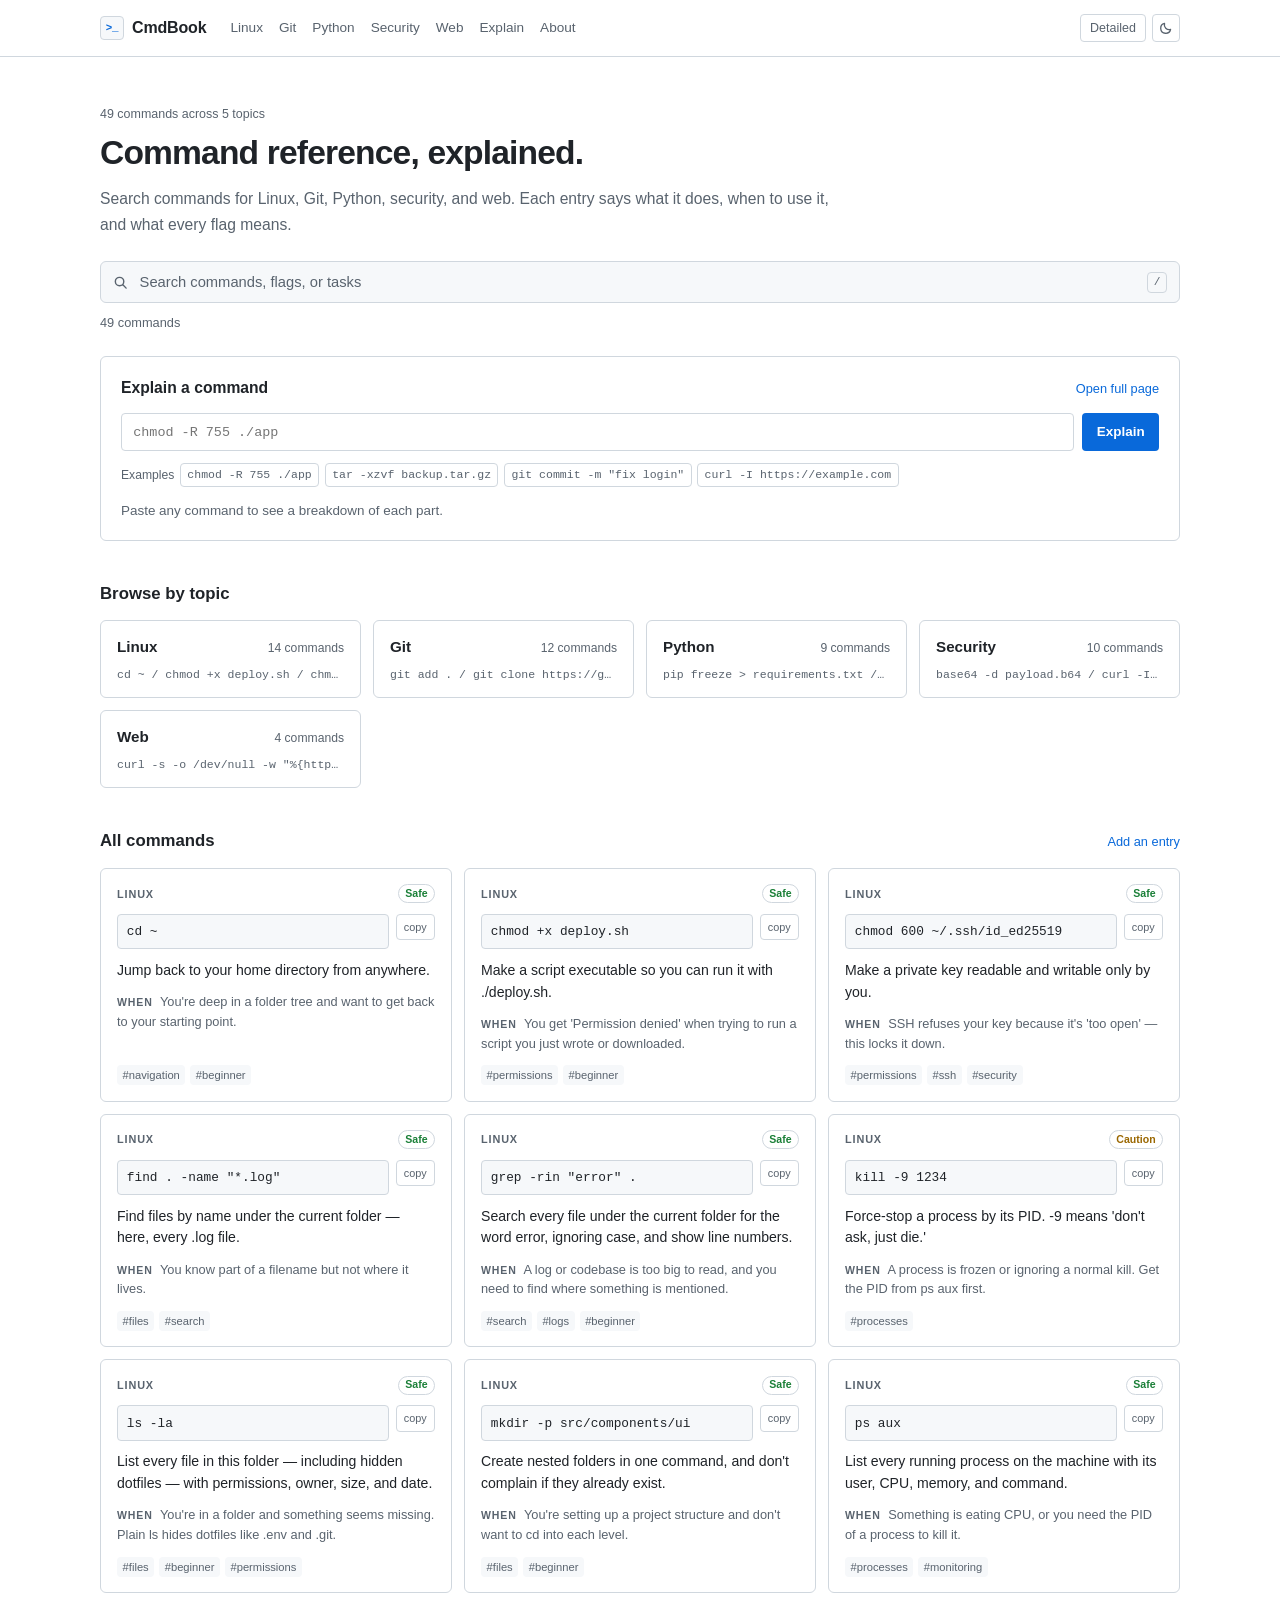
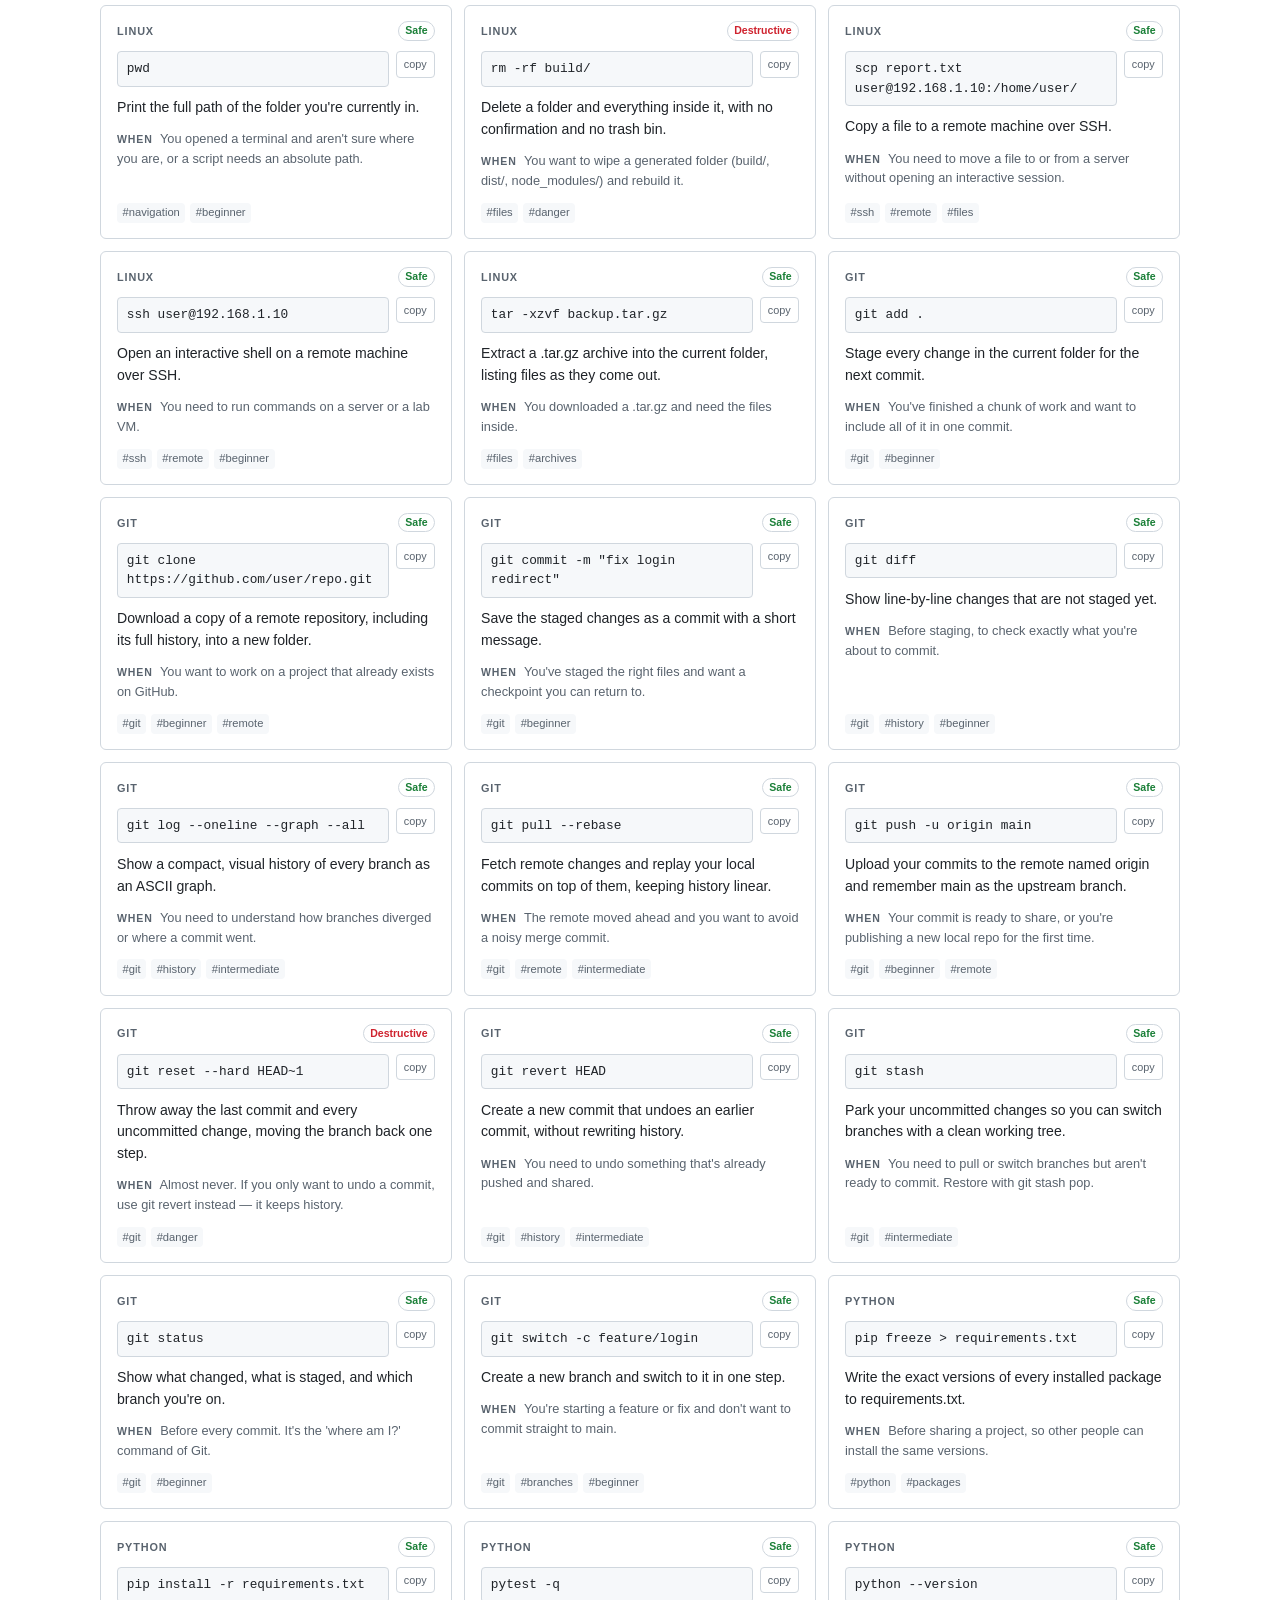
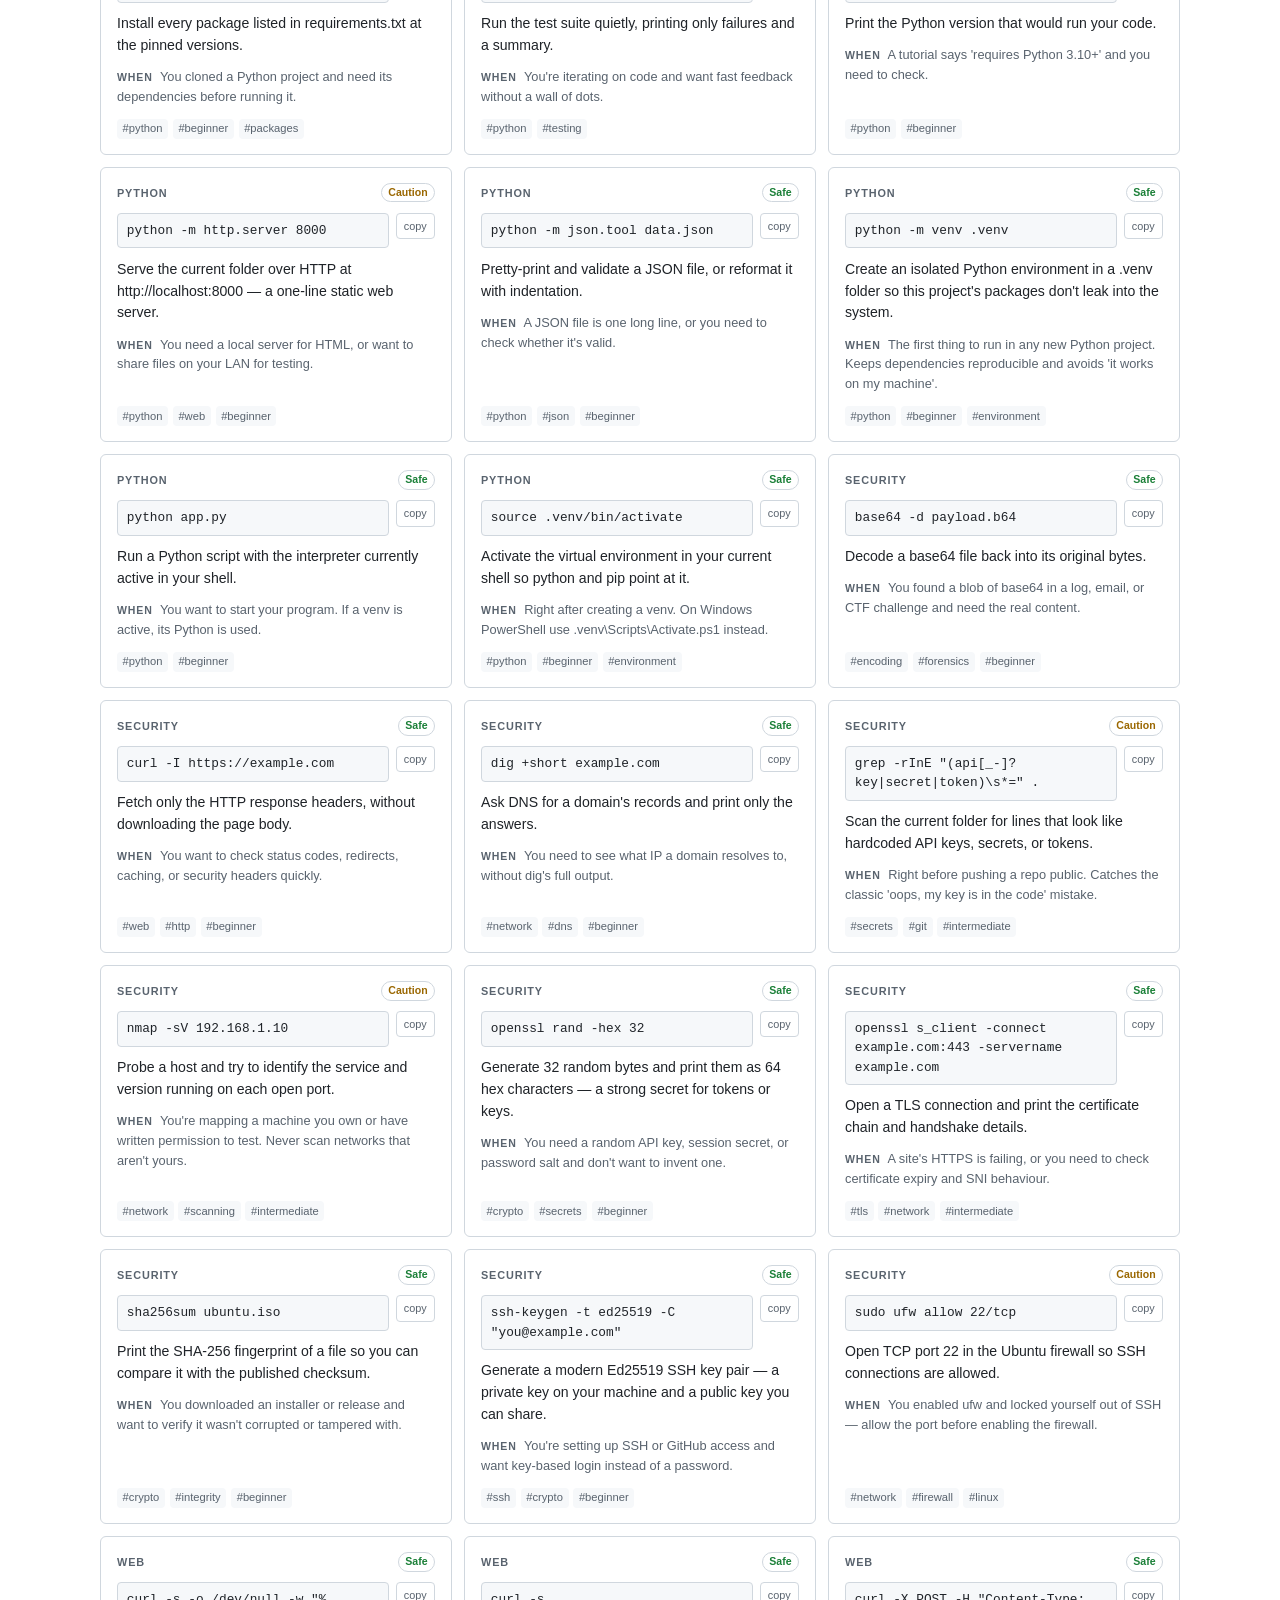
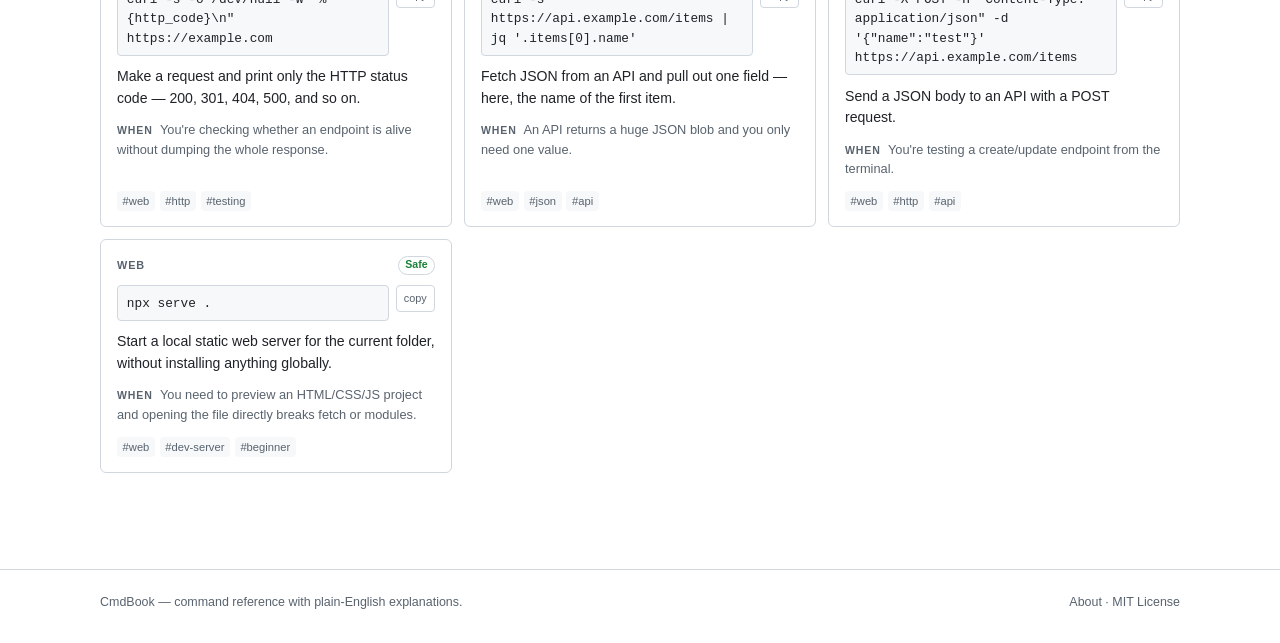
==== commit d49f15c0: "Use an icon theme toggle and focus the about page" ====
--- a/index.html
+++ b/index.html
@@ -29,7 +29,10 @@
     </nav>
     <div class="header-actions">
       <button id="mode-toggle" class="text-btn" type="button" aria-pressed="false">Detailed</button>
-      <button id="theme-toggle" class="text-btn" type="button">Light</button>
+      <button id="theme-toggle" class="icon-btn" type="button" aria-label="Switch to light theme" title="Switch to light theme">
+        <svg class="icon-sun" viewBox="0 0 16 16" fill="none" aria-hidden="true"><circle cx="8" cy="8" r="3.2" stroke="currentColor" stroke-width="1.5"/><path d="M8 1.5v1.8M8 12.7v1.8M1.5 8h1.8M12.7 8h1.8M3.4 3.4l1.3 1.3M11.3 11.3l1.3 1.3M12.6 3.4l-1.3 1.3M4.7 11.3l-1.3 1.3" stroke="currentColor" stroke-width="1.5" stroke-linecap="round"/></svg>
+        <svg class="icon-moon" viewBox="0 0 16 16" fill="none" aria-hidden="true"><path d="M13.2 9.7A5.6 5.6 0 0 1 6.3 2.8 5.7 5.7 0 1 0 13.2 9.7Z" stroke="currentColor" stroke-width="1.5" stroke-linejoin="round"/></svg>
+      </button>
     </div>
   </div>
 </header>
--- a/styles.css
+++ b/styles.css
@@ -188,6 +188,41 @@
   color: var(--text);
 }
 
+.icon-btn {
+  display: grid;
+  flex: none;
+  place-items: center;
+  width: 28px;
+  height: 28px;
+  padding: 0;
+  border: 1px solid var(--border);
+  border-radius: 4px;
+  background: transparent;
+  color: var(--muted);
+}
+
+.icon-btn:hover {
+  border-color: var(--muted);
+  color: var(--text);
+}
+
+.icon-btn svg {
+  width: 14px;
+  height: 14px;
+}
+
+.icon-btn .icon-moon {
+  display: none;
+}
+
+[data-theme="light"] .icon-btn .icon-sun {
+  display: none;
+}
+
+[data-theme="light"] .icon-btn .icon-moon {
+  display: block;
+}
+
 /* hero + search */
 
 .hero {
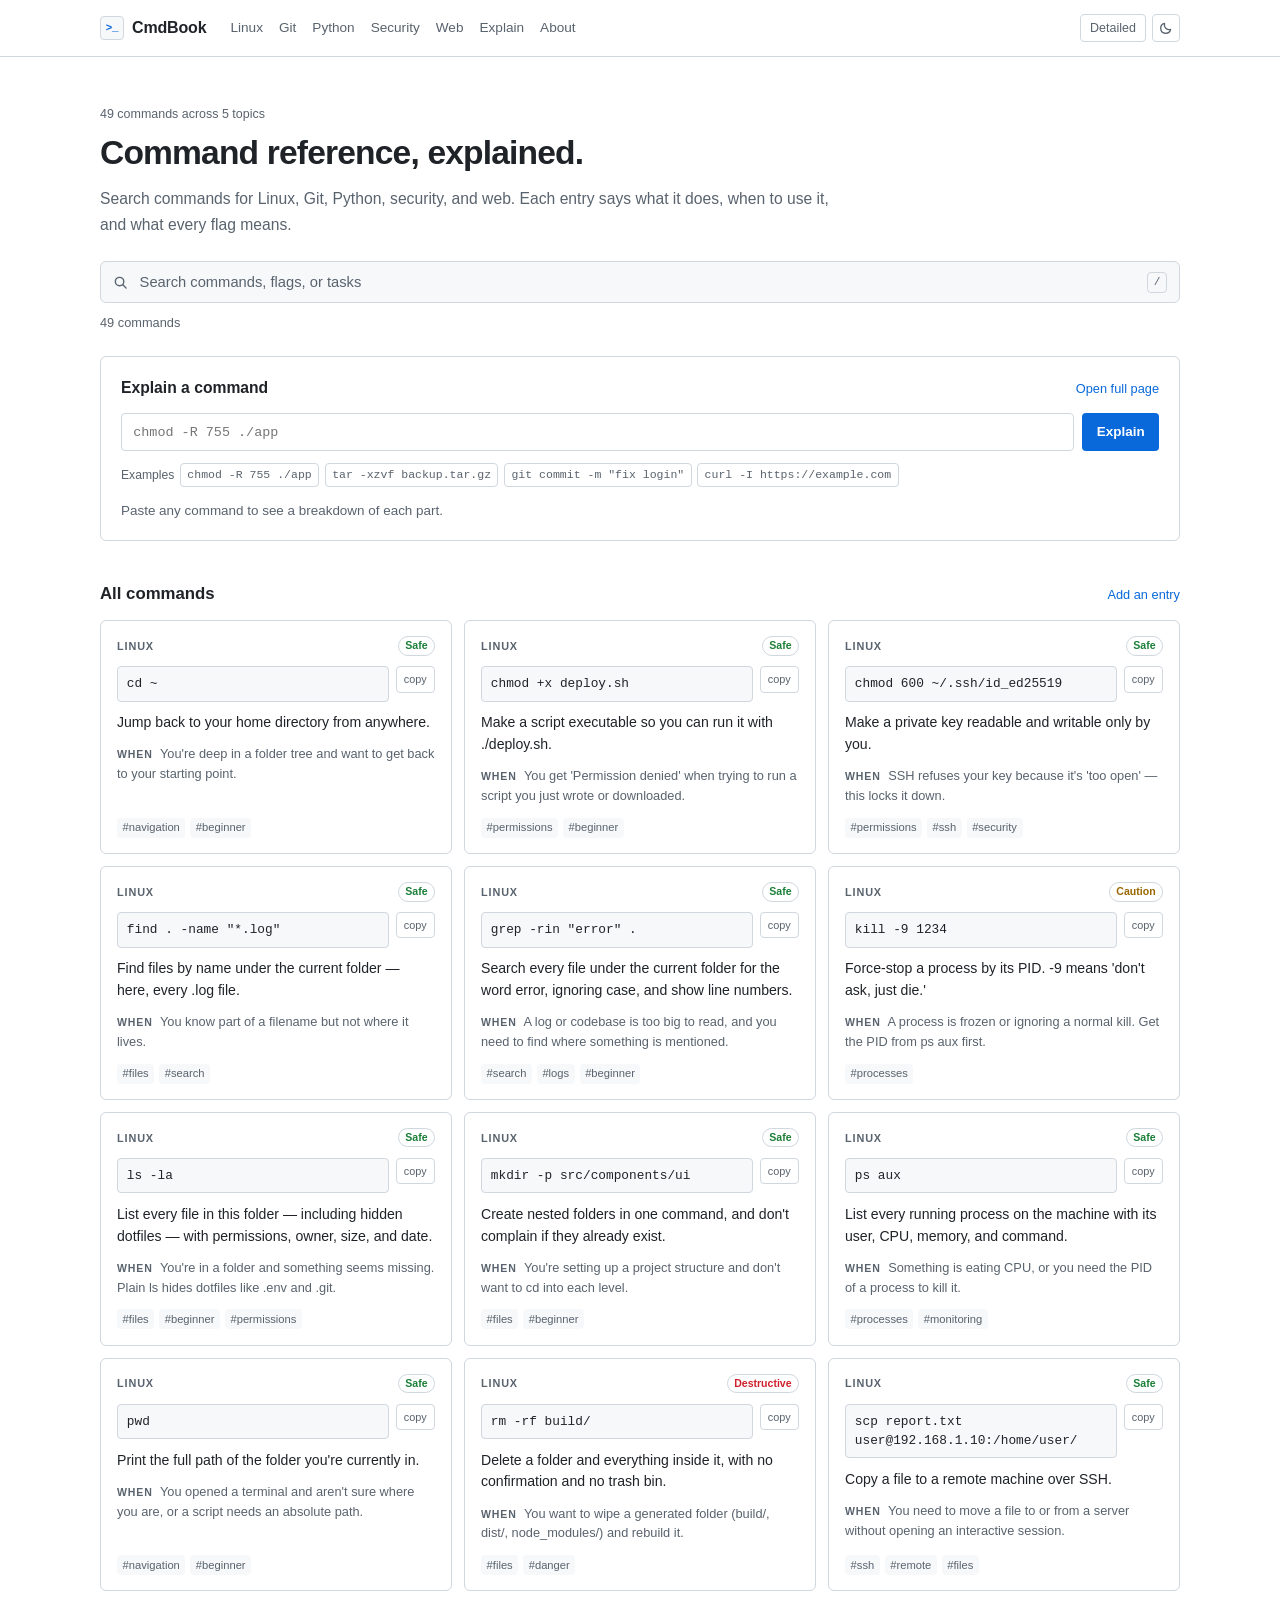
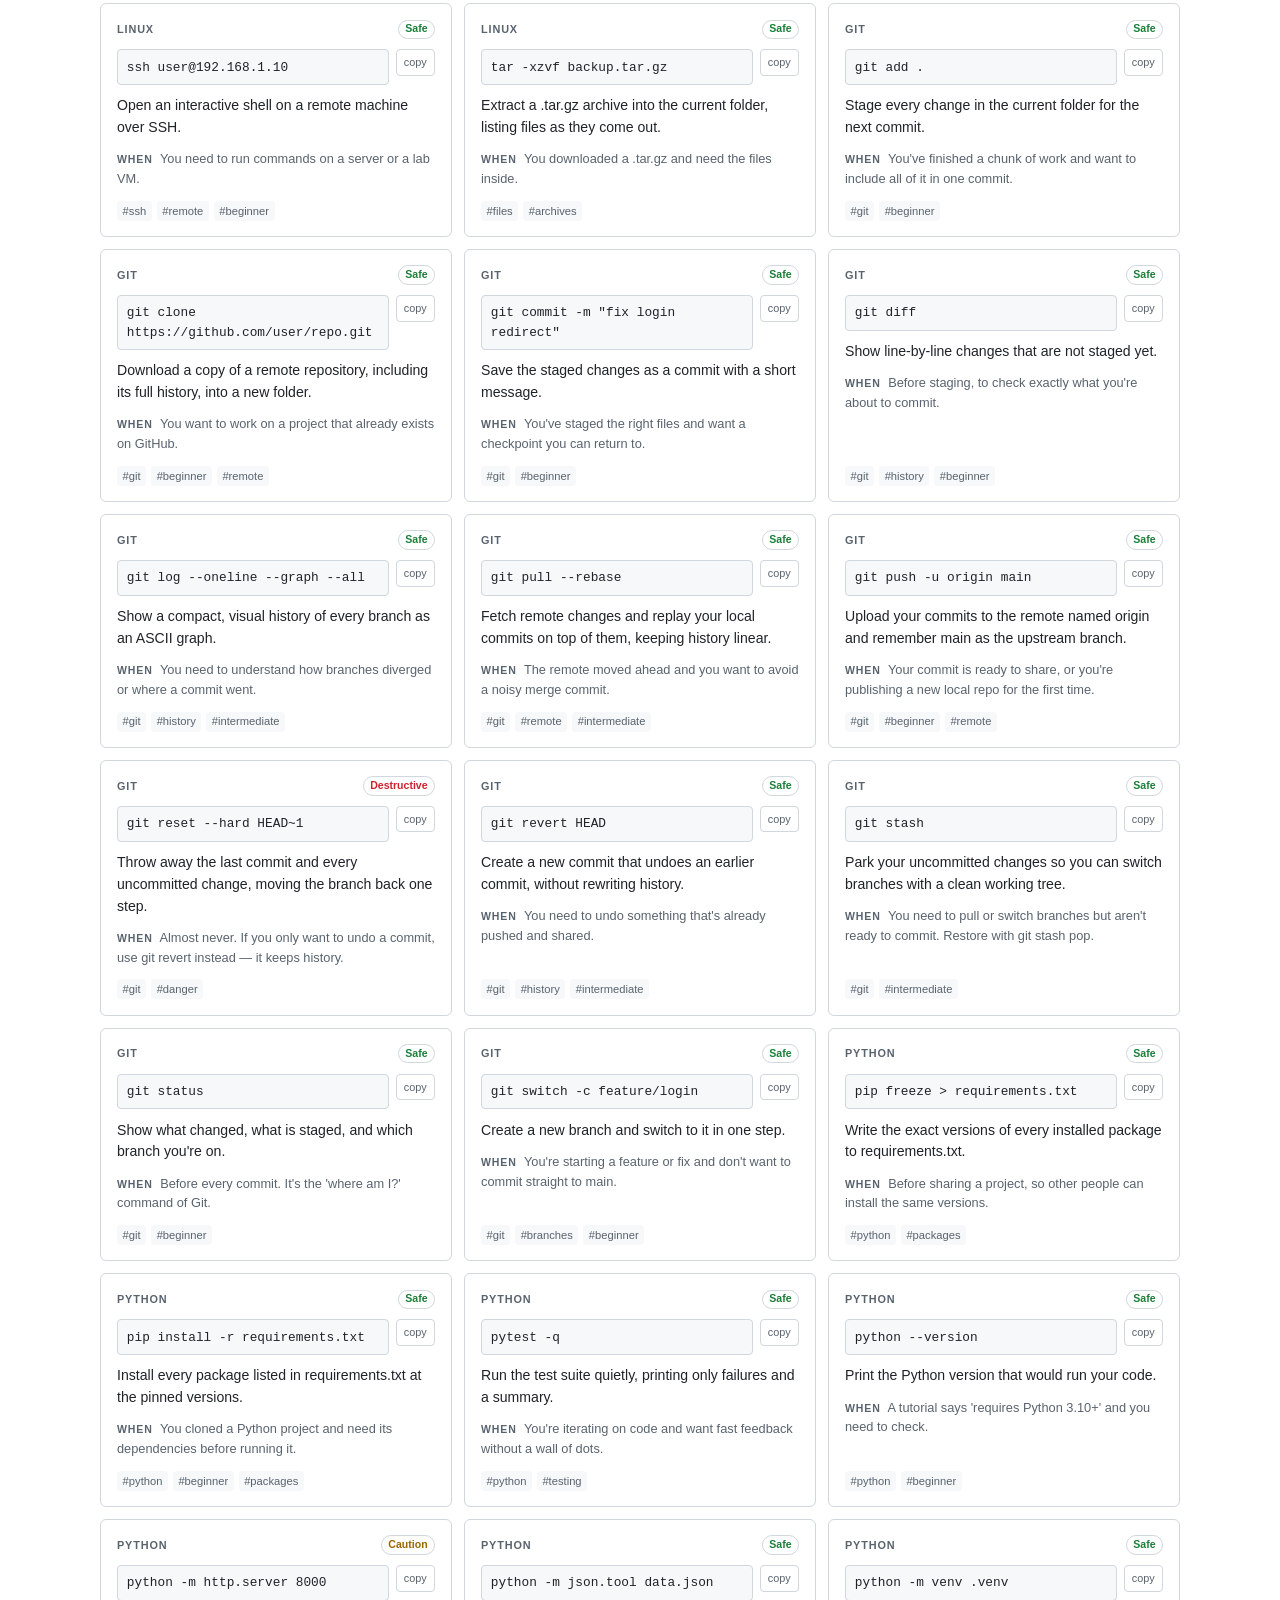
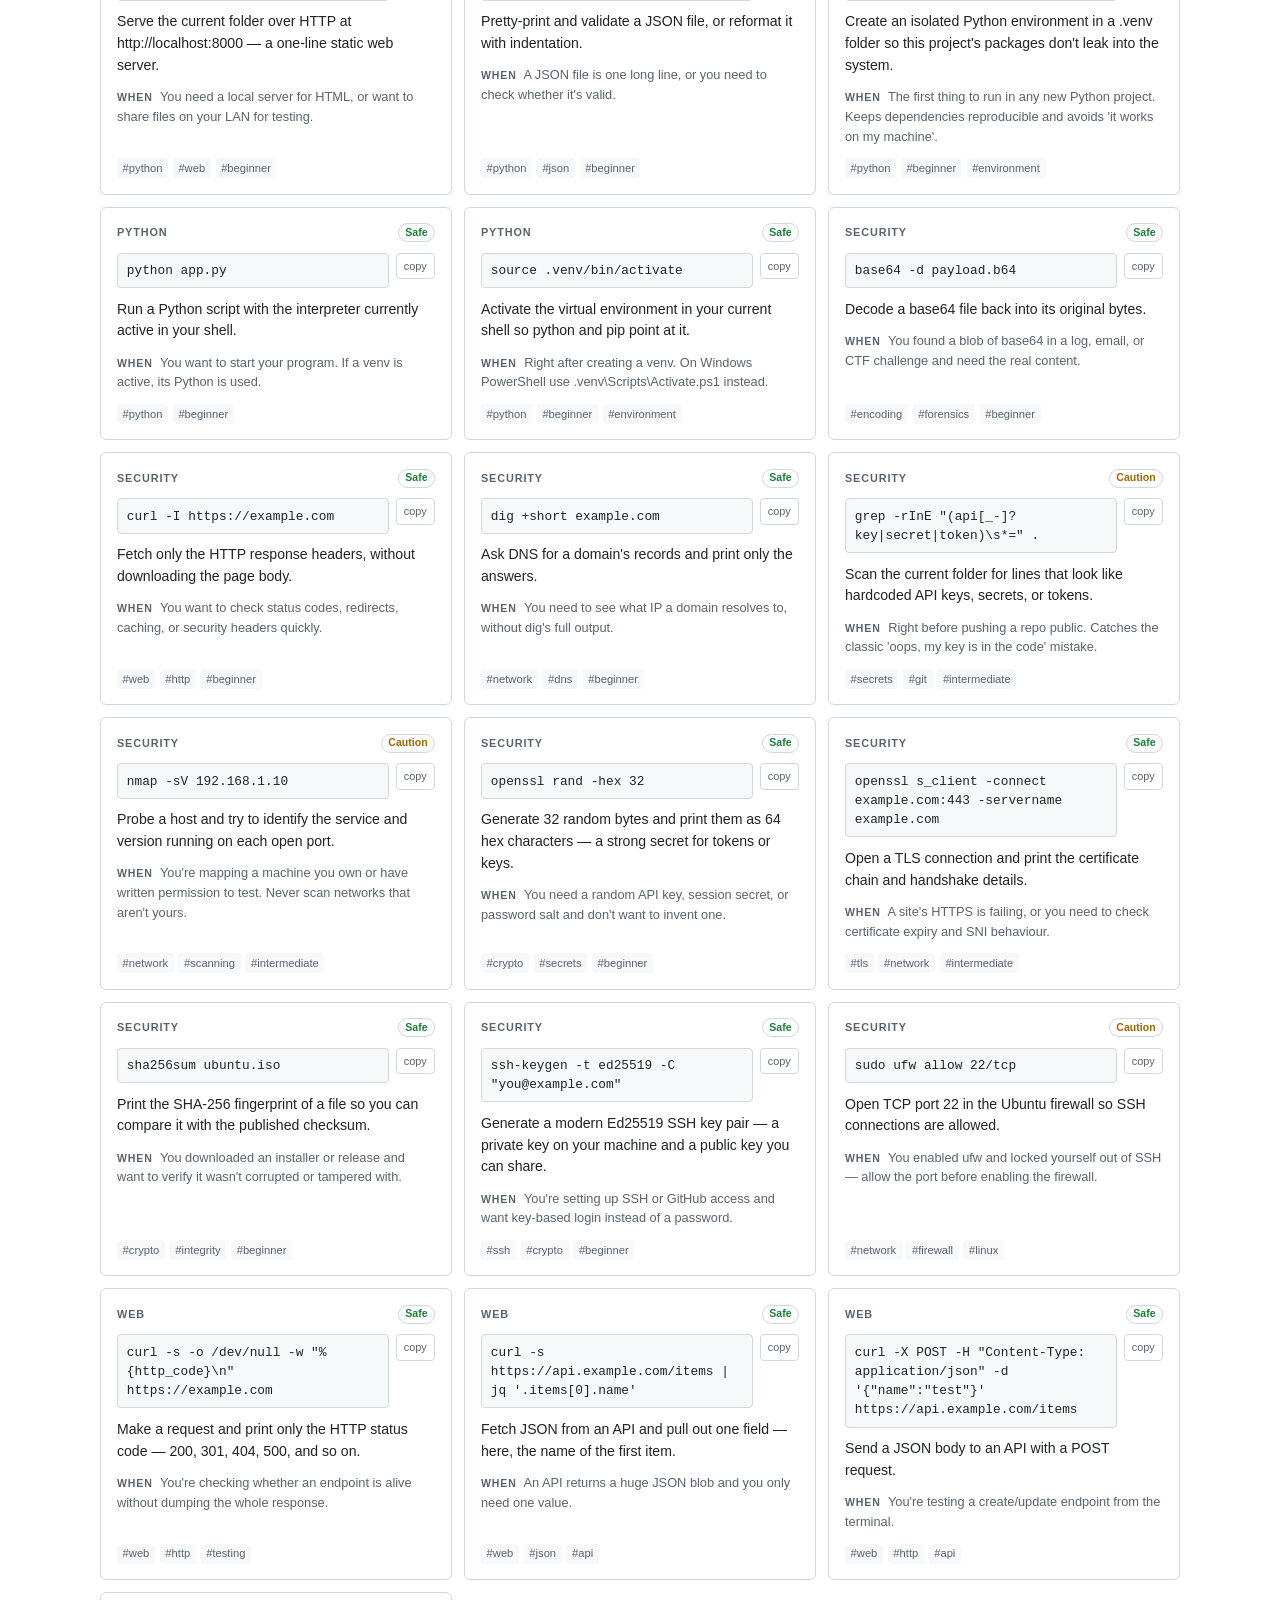
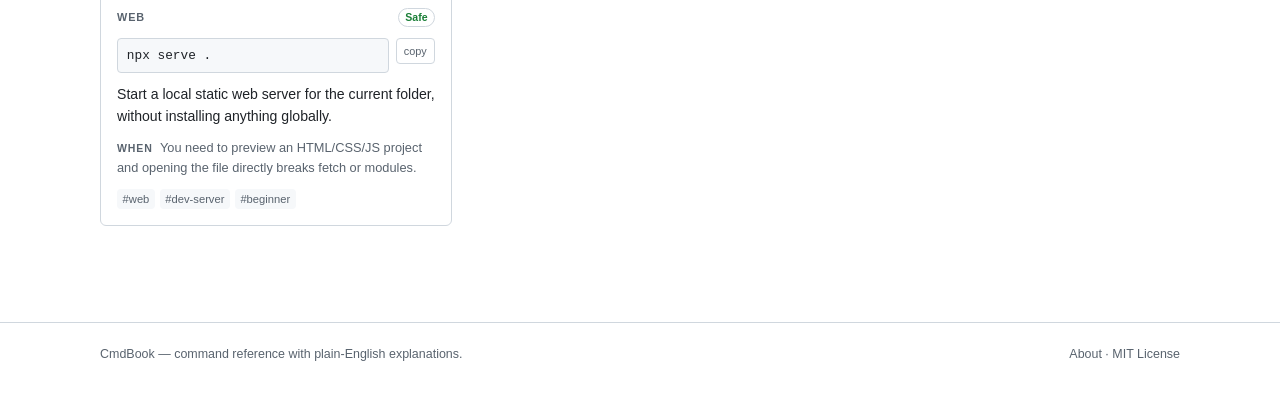
==== commit 70afc20e: "Remove the topic index from the home page" ====
--- a/index.html
+++ b/index.html
@@ -76,13 +76,6 @@
     </div>
   </section>
 
-  <section class="section" aria-labelledby="topics-title">
-    <div class="section-head">
-      <h2 id="topics-title">Browse by topic</h2>
-    </div>
-    <div id="topic-cards" class="topic-grid"></div>
-  </section>
-
   <section class="section" aria-labelledby="all-title">
     <div class="section-head">
       <h2 id="all-title">All commands</h2>
--- a/styles.css
+++ b/styles.css
@@ -504,56 +504,6 @@
   font-size: 0.8rem;
 }
 
-/* topic cards */
-
-.topic-grid {
-  display: grid;
-  grid-template-columns: repeat(auto-fill, minmax(min(100%, 240px), 1fr));
-  gap: 0.75rem;
-}
-
-.topic-card {
-  display: block;
-  padding: 0.9rem 1rem;
-  border: 1px solid var(--border);
-  border-radius: var(--radius);
-  background: var(--panel);
-  color: var(--text);
-}
-
-.topic-card:hover {
-  border-color: var(--muted);
-  text-decoration: none;
-}
-
-.topic-card-head {
-  display: flex;
-  align-items: baseline;
-  justify-content: space-between;
-  gap: 0.5rem;
-}
-
-.topic-card h3 {
-  margin: 0;
-  font-size: 0.95rem;
-  font-weight: 600;
-}
-
-.topic-card span {
-  color: var(--muted);
-  font-size: 0.76rem;
-}
-
-.topic-card .samples {
-  margin: 0.45rem 0 0;
-  overflow: hidden;
-  color: var(--muted);
-  font-family: var(--mono);
-  font-size: 0.72rem;
-  text-overflow: ellipsis;
-  white-space: nowrap;
-}
-
 /* command cards */
 
 .grid {
